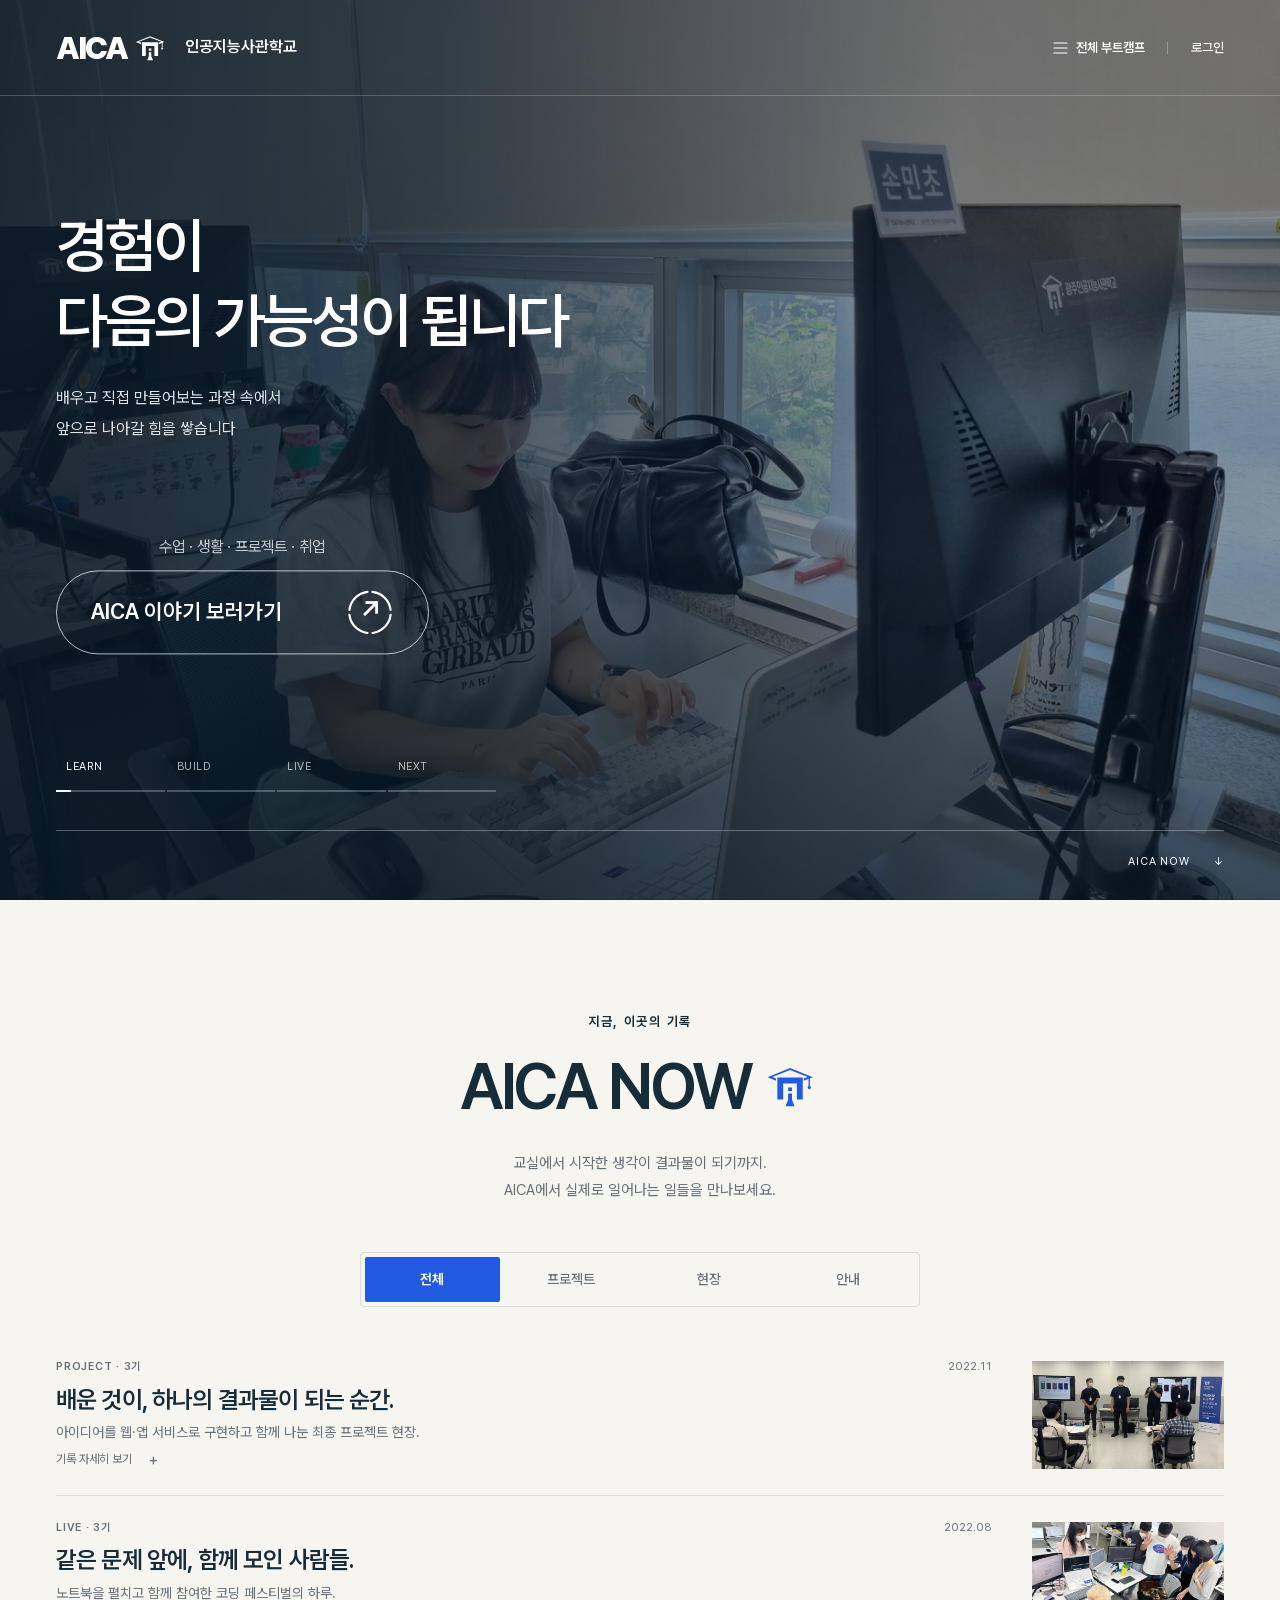
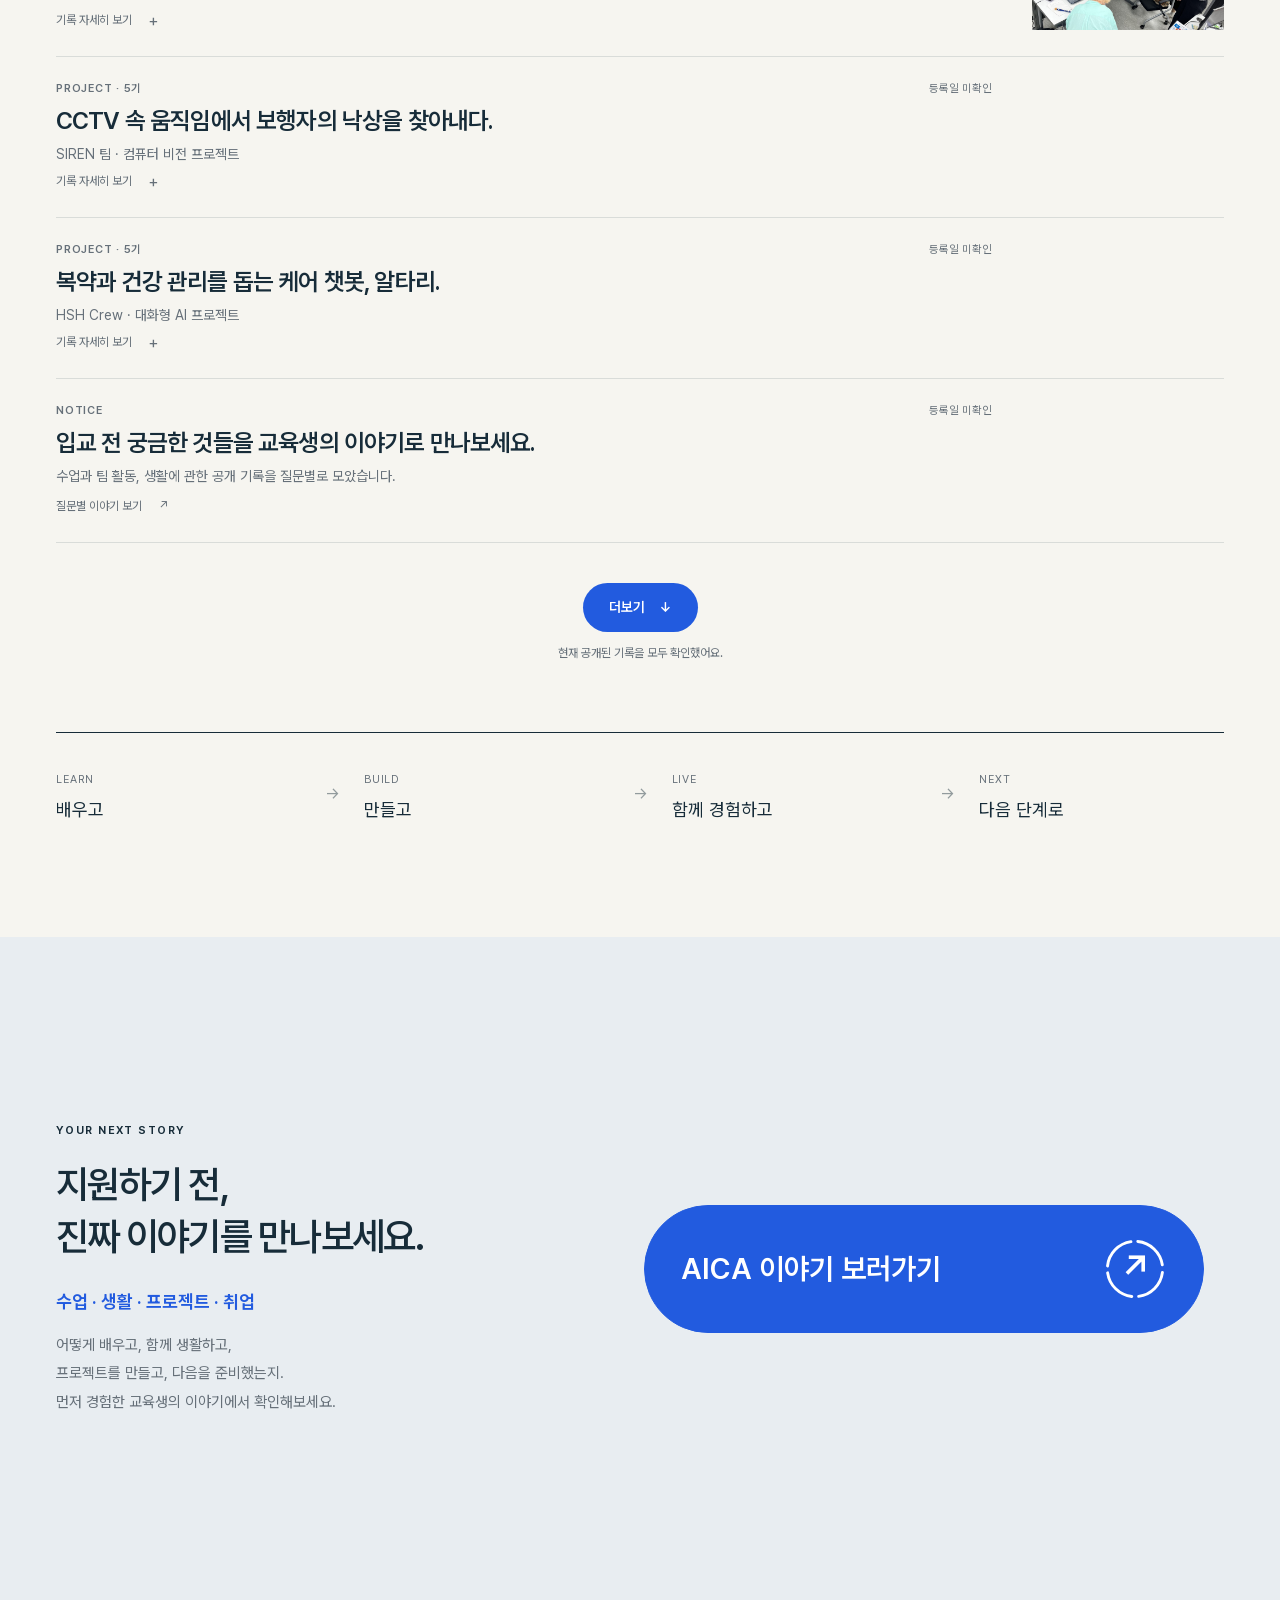
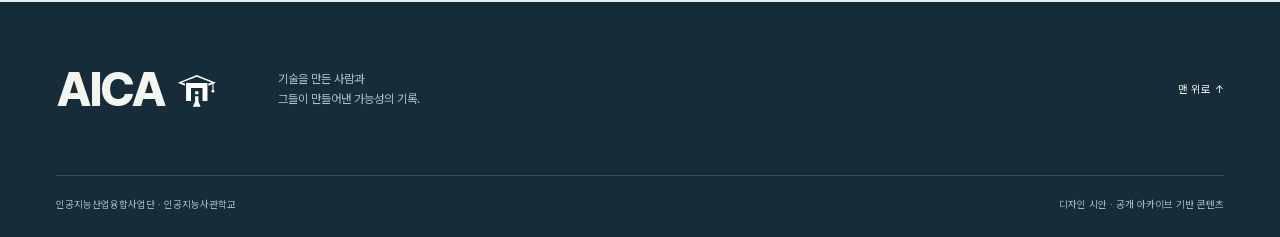
==== index.html @ d41b752c "Publish current EX2 website preview" ====
<!doctype html>
<html lang="ko"><head><meta charset="utf-8"><meta name="viewport" content="width=device-width,initial-scale=1"><meta name="theme-color" content="#172c39"><link rel="preload" href="assets/fonts/PretendardVariable.woff2" as="font" type="font/woff2" crossorigin><link rel="stylesheet" href="css/experience.css">
<meta name="description" content="배우고, 함께 만들고, 다음을 찾아가는 인공지능사관학교 교육생들의 기록."><title>AICA — 배우는 사람들, 만들어가는 이야기</title>
<script src="data/experience.js" defer></script><script src="js/experience.js" defer></script>
<link rel="stylesheet" href="css/welcome-intro.css">
<link rel="stylesheet" href="css/home-slideshow.css"><link rel="stylesheet" href="css/hero-photos.css">
<link rel="stylesheet" href="css/now-feed.css">
<script src="js/home-slideshow.js" defer></script>
<script src="js/hero-scroll.js" defer></script>
<script src="js/now-sticky.js" defer></script>
<link rel="stylesheet" href="css/space-transition.css"><script src="js/space-transition.js"></script></head><body class="home-page" id="top"><script src="js/welcome-intro.js"></script><a class="skip-link" href="#main">본문 바로가기</a>
<header class="site-header"><div class="wrap header-inner"><a class="brand" href="index.html" aria-label="AICA 홈"><b>AICA<img class="brand-symbol" src="assets/images/aica-symbol-brand.svg" width="44" height="35" alt=""></b><span>인공지능사관학교</span></a><nav class="recruit-nav header-utility" aria-label="전체 부트캠프와 로그인 메뉴 시안"><span class="utility-item utility-bootcamps"><svg width="15" height="16" viewBox="0 0 15 16" fill="none" aria-hidden="true"><path d="M1 3H14M1 8H14M1 13H14" stroke="currentColor" stroke-width="1.2" stroke-linecap="round"/></svg>전체 부트캠프</span><span class="utility-item utility-login">로그인</span></nav></div></header>
<main id="main">
<section class="hero" aria-labelledby="hero-title">
<div class="hero-scenes hero-photo-window" id="hero-scenes" aria-label="AICA의 네 가지 경험">
<img class="hero-photo is-active" data-credit="4기 교육생의 학습 현장 · 2023" src="assets/images/learning.jpg" width="1400" height="1050" fetchpriority="high" decoding="async" alt="노트북으로 코드를 작성하며 실습하는 4기 교육생">
<img class="hero-photo" aria-hidden="true" data-credit="3기 프로젝트 성과물 발표 현장 · 2022" src="assets/images/project-team.jpg" width="1400" height="787" decoding="async" alt="프로젝트 성과물을 발표하는 3기 교육생들">
<img class="hero-photo" aria-hidden="true" data-credit="3기 코딩 페스티벌 현장 · 2022" src="assets/images/festival.jpg" width="1400" height="1050" decoding="async" alt="코딩 페스티벌에서 함께 문제를 푸는 교육생들">
<img class="hero-photo" aria-hidden="true" data-credit="4기 교육생의 협업과 실습 · 2023" src="assets/images/together.jpg" width="1400" height="1050" decoding="async" alt="같은 화면을 보며 함께 실습하고 의견을 나누는 4기 교육생들">
</div>
<div class="wrap hero-inner"><div class="hero-copy"><h1 id="hero-title">경험이<br>다음의 가능성이 됩니다</h1><p class="hero-description">배우고 직접 만들어보는 과정 속에서<br>앞으로 나아갈 힘을 쌓습니다</p><div class="hero-cta-group"><p class="hero-cta-label" id="hero-cta-label">수업 · 생활 · 프로젝트 · 취업</p><a class="hero-cta" href="story.html" aria-describedby="hero-cta-label">AICA 이야기 보러가기 <span class="hero-cta-arrow" aria-hidden="true"><svg viewBox="0 0 44 44" focusable="false"><circle cx="22" cy="22" r="19" pathLength="100" /></svg>↗</span></a></div></div>
<div class="hero-scene-controls" role="group" aria-label="배경 장면 선택">
<button type="button" data-scene="0" aria-pressed="true" aria-controls="hero-scenes"><span>LEARN</span></button>
<button type="button" data-scene="1" aria-pressed="false" aria-controls="hero-scenes"><span>BUILD</span></button>
<button type="button" data-scene="2" aria-pressed="false" aria-controls="hero-scenes"><span>LIVE</span></button>
<button type="button" data-scene="3" aria-pressed="false" aria-controls="hero-scenes"><span>NEXT</span></button>
</div>
<div class="hero-bottom"><a href="#now">AICA NOW <span aria-hidden="true">↓</span></a></div></div>
</section>
<section id="now" class="now-section wrap" aria-labelledby="now-title">
<div class="now-sticky-header"><div class="now-header-content">
<div class="section-heading"><div><p class="eyebrow">지금, 이곳의 기록</p><h2 id="now-title">AICA NOW<img class="now-brand-symbol" src="assets/images/aica-symbol-blue.svg" width="56" height="45" alt=""></h2></div><p>교실에서 시작한 생각이 결과물이 되기까지.<br>AICA에서 실제로 일어나는 일들을 만나보세요.</p></div>
<div class="filter-bar"><div id="now-filters" class="tabs" role="group" aria-label="AICA NOW 카테고리"></div><span class="filter-caption">프로젝트와 현장의 기록</span></div>
</div></div>
<div id="now-feed" class="now-feed"></div><div class="now-more-area"><button id="now-more" type="button" aria-controls="now-feed">더보기 <span aria-hidden="true">↓</span></button><p id="now-more-note" role="status"></p></div><p class="sr-only" id="now-status" role="status"></p>
<noscript><p>콘텐츠 목록은 JavaScript를 켜면 표시됩니다. <a href="story.html">교육생 대표 이야기 읽기 →</a></p></noscript>
<div class="experience-flow" aria-label="AICA에서 이어지는 경험"><div><span>LEARN</span><p>배우고</p></div><span aria-hidden="true">→</span><div><span>BUILD</span><p>만들고</p></div><span aria-hidden="true">→</span><div><span>LIVE</span><p>함께 경험하고</p></div><span aria-hidden="true">→</span><div><span>NEXT</span><p>다음 단계로</p></div></div>
</section>
<section class="bridge closing-page" id="closing-page" aria-labelledby="closing-title">
<div class="wrap bridge-inner">
<div class="closing-copy"><p class="eyebrow">YOUR NEXT STORY</p><h2 id="closing-title">지원하기 전,<br>진짜 이야기를 만나보세요.</h2><p class="closing-topics" id="closing-topics">수업 · 생활 · 프로젝트 · 취업</p><p class="closing-description">어떻게 배우고, 함께 생활하고,<br>프로젝트를 만들고, 다음을 준비했는지.<br>먼저 경험한 교육생의 이야기에서 확인해보세요.</p></div>
<div class="closing-action"><a class="hero-cta closing-cta" href="story.html" aria-describedby="closing-topics">AICA 이야기 보러가기 <span class="hero-cta-arrow" aria-hidden="true"><svg viewBox="0 0 44 44" focusable="false"><circle cx="22" cy="22" r="19" pathLength="100" /></svg>↗</span></a></div>
</div></section>
</main><footer class="site-footer"><div class="wrap"><div class="footer-top"><a class="footer-brand" href="index.html" aria-label="AICA 홈">AICA<img class="footer-brand-symbol" src="assets/images/aica-symbol.svg" width="48" height="38" alt=""></a><p>기술을 만든 사람과<br>그들이 만들어낸 가능성의 기록.</p><a href="#top">맨 위로 ↑</a></div><div class="footer-bottom"><span>인공지능산업융합사업단 · 인공지능사관학교</span><span>디자인 시안 · 공개 아카이브 기반 콘텐츠</span></div></div></footer></body></html>
---- css/experience.css ----
@font-face{font-family:Pretendard;src:url('../assets/fonts/PretendardVariable.woff2') format('woff2');font-weight:100 900;font-display:swap}
:root{--ink:#172c39;--muted:#667079;--paper:#f6f5f0;--blue:#225bdf;--line:#d9dcd9;--kr:Pretendard,'Malgun Gothic',sans-serif}
*{box-sizing:border-box}html{scroll-behavior:smooth;scroll-padding-top:24px}body{margin:0;color:var(--ink);background:var(--paper);font:16px/1.65 var(--kr);word-break:keep-all}a{color:inherit;text-decoration:none}button{font:inherit;cursor:pointer}a,button{-webkit-tap-highlight-color:transparent}button,a,summary{touch-action:manipulation}img{max-width:100%;display:block}figure,p,h1,h2,h3{margin:0}button{color:inherit}a:focus-visible,button:focus-visible,summary:focus-visible{outline:3px solid var(--blue);outline-offset:6px}[hidden]{display:none!important}.wrap{width:min(1320px,calc(100% - 112px));margin-inline:auto}.eyebrow{font-size:11px;letter-spacing:.13em;font-weight:650;line-height:1.5}.accent{color:var(--blue)}.sr-only{position:absolute;width:1px;height:1px;padding:0;overflow:hidden;clip:rect(0,0,0,0);white-space:nowrap}.skip-link{position:fixed;left:20px;top:-80px;z-index:20;padding:12px;background:white;color:var(--ink)}.skip-link:focus{top:12px}
.site-header{height:96px;border-bottom:1px solid var(--line);position:relative;z-index:2}.header-inner{height:100%;display:flex;align-items:center;justify-content:space-between}.brand{display:flex;align-items:center;gap:24px}.brand b{font-size:39px;line-height:1;letter-spacing:-2px;font-weight:850}.brand-dot{color:var(--blue)}.brand>span{font-size:10px;line-height:1.65;letter-spacing:.02em}.site-header nav{display:flex;align-items:center;gap:35px;font-size:11px;font-weight:650;letter-spacing:.07em}.site-header nav a{padding:14px 0}.site-header nav a[aria-current]{border-bottom:1px solid currentColor}.site-header nav a span{margin-left:12px}
.home-page .site-header{position:absolute;top:0;left:0;right:0;color:white;border-color:#ffffff35}.home-page .brand-dot{color:#a5ccff}.hero{position:relative;min-height:760px;height:100svh;max-height:1100px;background:var(--ink);color:white}.hero-photo,.hero-shade{position:absolute;inset:0;width:100%;height:100%;object-fit:cover}.hero-photo{object-position:center 56%}.hero-shade{background:linear-gradient(90deg,rgba(8,24,37,.88) 0%,rgba(8,24,37,.69) 34%,rgba(8,24,37,.12) 75%),linear-gradient(0deg,rgba(8,24,37,.5),transparent 35%)}.hero-inner{position:relative;display:flex;flex-direction:column;justify-content:center;height:100%;padding-top:96px}.hero-copy{padding:64px 0 128px}.hero-copy .eyebrow{color:#bfd6e5}.hero h1{font-size:clamp(44px,4.7vw,72px);font-weight:550;letter-spacing:-.055em;line-height:1.25;margin:24px 0}.hero-description{font-size:16px;line-height:1.9;color:#e0e5e9}.hero-cta{display:inline-flex;gap:54px;align-items:center;border-bottom:1px solid #ffffffa0;padding:17px 0;margin-top:28px;font-size:18px;font-weight:600}.hero-cta span{font-size:26px;transition:transform .2s}.hero-cta:hover span{transform:translate(3px,-3px)}.hero-bottom{position:absolute;bottom:29px;left:0;right:0;display:flex;align-items:center;gap:24px;font-size:11px;border-top:1px solid #ffffff50;padding-top:22px}.hero-bottom>p{font-size:12px}.photo-credit{color:#d2d9df;margin-left:auto;font-size:10px}.hero-bottom>a{margin-left:35px;letter-spacing:.07em}.hero-bottom>a span{margin-left:20px}
.now-section,.question-section{padding-block:112px}.section-heading{display:flex;align-items:flex-end;justify-content:space-between;gap:36px;margin-bottom:48px}.section-heading h2{font-size:clamp(38px,4.4vw,64px);letter-spacing:-.05em;font-weight:600;line-height:1.2;margin-top:16px}.section-heading>p{font-size:14px;color:var(--muted);line-height:1.9;padding-bottom:4px}.filter-bar{display:flex;justify-content:space-between;align-items:center;border-bottom:1px solid var(--ink);margin-bottom:44px}.tabs{display:flex;gap:28px}.tabs button{background:none;border:0;padding:16px 1px;font-size:14px;color:var(--muted);border-bottom:3px solid transparent}.tabs button[aria-pressed=true]{color:var(--ink);font-weight:700;border-color:var(--ink)}.filter-caption{font-size:11px;color:var(--muted)}.now-feed{display:grid;grid-template-columns:1fr 1fr;gap:50px 36px}.now-card{min-width:0;padding-bottom:30px;border-bottom:1px solid var(--line)}.now-card .eyebrow{color:var(--blue);margin-bottom:16px}.now-card h3{font-size:clamp(24px,2.4vw,34px);letter-spacing:-.04em;line-height:1.4;font-weight:600;margin-bottom:12px}.now-description{font-size:14px;color:var(--muted);margin-bottom:24px}.now-card figure{margin-top:20px}.now-card img{aspect-ratio:1.66;object-fit:cover;width:100%}figcaption{font-size:10px;color:var(--muted);margin-top:10px;line-height:1.6}.now-card details{margin-top:20px}.now-card summary{cursor:pointer;list-style:none;display:flex;justify-content:space-between;font-size:12px;font-weight:600;padding:8px 0}.now-card summary::-webkit-details-marker{display:none}.now-card summary::after{content:'+';font-size:18px}.now-card details[open] summary::after{content:'−'}.detail-copy{font-size:14px;line-height:1.9;color:var(--muted);padding:14px 0}.detail-source{font-size:10px;line-height:1.7;color:var(--muted)}.detail-source a{text-decoration:underline}.asset-note{display:inline-block;font-size:10px;color:var(--muted);border:1px solid var(--line);padding:4px 8px;margin-bottom:8px}.now-card.is-notice{grid-column:1/-1;display:grid;grid-template-columns:1fr 2fr;gap:28px}.now-card.is-notice h3{font-size:25px}.now-card.is-notice .now-description{margin:8px 0 0}.text-link{display:inline-flex;gap:40px;align-items:center;padding:12px 0;border-bottom:1px solid currentColor;font-size:14px;font-weight:600}.text-link span{font-size:24px}.now-card.is-notice .text-link{margin-top:12px;font-size:12px}.experience-flow{display:grid;grid-template-columns:1fr auto 1fr auto 1fr auto 1fr;gap:24px;align-items:center;border-top:1px solid var(--ink);padding-top:32px;margin-top:68px}.experience-flow div>span{font-size:11px;letter-spacing:.08em;color:var(--muted)}.experience-flow p{font-size:18px;margin-top:4px}.experience-flow>span{color:#929b9d}
.bridge{background:#e8edf1;padding-block:70px}.bridge-inner{display:flex;align-items:center;justify-content:space-between;gap:35px}.bridge h2{font-size:clamp(26px,3vw,40px);line-height:1.45;font-weight:550;letter-spacing:-.04em;margin-top:20px}.bridge p:not(.eyebrow){font-size:14px;color:var(--muted);margin-top:18px}.bridge .text-link{flex-shrink:0}.site-footer{background:var(--ink);color:#f5f5ef;padding-block:48px 24px}.footer-top{display:flex;gap:56px;align-items:center;padding-bottom:46px}.footer-brand{font-size:48px;font-weight:800;letter-spacing:-3px}.footer-top p{font-size:12px;color:#b3bec6}.footer-top>a:last-child{font-size:11px;margin-left:auto}.footer-bottom{border-top:1px solid #ffffff25;padding-top:20px;display:flex;justify-content:space-between;font-size:10px;color:#a9b5bd;gap:20px}
.archive-cover{padding-top:30px}.archive-masthead{display:flex;justify-content:space-between;font-size:11px;color:var(--muted)}.archive-masthead .eyebrow{color:var(--ink)}.cover-layout{display:grid;grid-template-columns:1fr 1.12fr;align-items:center;gap:60px;padding:58px 0 44px}.cover-copy h1{font-size:clamp(32px,3.35vw,50px);font-weight:550;letter-spacing:-.055em;line-height:1.38;margin:24px 0}.cover-lead{color:var(--muted);font-size:14px;line-height:1.9}.person-line{display:flex;gap:15px;align-items:center;margin:26px 0 16px;font-size:11px}.person-line strong{font-size:13px}.person-line span{color:var(--muted)}.cover-photo img{width:100%;aspect-ratio:1.04;object-fit:cover;object-position:53% center}.cover-photo figcaption{text-align:right}.cover-bottom{padding:20px 0;border-top:1px solid var(--line);display:flex;justify-content:space-between;font-size:11px;margin-bottom:50px}.cover-bottom>span{color:var(--muted)}.reading-section{background:#fff;padding-block:88px}.reading-layout{display:grid;grid-template-columns:1fr 2.1fr;gap:80px}.reading-aside{align-self:start;position:sticky;top:40px}.reading-aside>p:not(.eyebrow){font-size:13px;color:var(--muted);line-height:2;margin:20px 0 28px}.reading-aside a{font-size:11px;border-bottom:1px solid var(--line);padding-bottom:8px}.reading-body{max-width:710px;min-width:0}.reading-body h2{font-size:36px;line-height:1.4;letter-spacing:-.04em;font-weight:550;margin:18px 0}.editor-note{color:var(--muted);font-size:11px;margin-bottom:38px}.reading-body h3{font-size:23px;font-weight:600;letter-spacing:-.03em;margin:44px 0 18px}.reading-body p:not(.eyebrow):not(.editor-note){font-size:16px;line-height:1.95;margin-bottom:18px}.reading-body figure{margin:36px 0}.reading-body figure img{width:100%;aspect-ratio:1.6;object-fit:cover}.reading-summary{background:var(--paper);padding:26px 30px;margin:36px 0}.reading-summary h3{font-size:16px;margin:0 0 15px}.reading-summary ul{padding-left:20px;margin:0;font-size:14px;color:var(--muted);line-height:2}.source-note{font-size:11px;line-height:1.9;color:var(--muted);border-top:1px solid var(--line);padding-top:24px;margin-top:36px}.source-note a{text-decoration:underline}
.question-section .section-heading h2{font-size:44px;line-height:1.3}.question-filters{display:flex;flex-wrap:wrap;gap:10px;padding:24px 0;border-block:1px solid var(--line)}.question-filters button{border:1px solid var(--line);background:transparent;border-radius:3px;padding:10px 14px;font-size:12px}.question-filters button[aria-pressed=true]{background:var(--ink);color:white;border-color:var(--ink)}.result-note{font-size:11px;color:var(--muted);margin:24px 0}.question-card{display:grid;grid-template-columns:145px 1fr 40px;align-items:center;gap:30px;border-bottom:1px solid var(--line);padding:30px 0}.question-card:first-child{padding-top:4px}.question-person{font-size:13px;font-weight:650}.question-person span{display:block;color:var(--muted);font-size:10px;font-weight:400;margin-top:5px}.question-content h3{font-size:23px;letter-spacing:-.025em;font-weight:550;line-height:1.5}.question-content p{font-size:13px;color:var(--muted);margin-top:8px}.question-card>button{grid-column:2/4;justify-self:start;border:0;border-bottom:1px solid var(--line);padding:5px 0;background:none;font-size:11px}.question-card>.question-arrow{font-size:24px;text-align:right}.empty-state{padding:40px 0}.empty-state p{margin:8px 0;color:var(--muted)}.empty-state button{margin-top:15px;padding:8px 0;border:0;border-bottom:1px solid;background:none}.story-dialog{border:0;width:min(800px,calc(100% - 32px));max-height:88svh;overflow:auto;padding:30px 50px 50px;color:var(--ink);background:var(--paper)}.story-dialog::backdrop{background:#101f2bbb}body:has(.story-dialog[open]){overflow:hidden}.dialog-top{display:flex;justify-content:space-between;align-items:center;border-bottom:1px solid var(--line);padding-bottom:20px;font-size:11px}.dialog-top button{border:0;background:none;padding:10px;font-size:13px}.story-dialog h2{font-size:32px;line-height:1.4;font-weight:600;letter-spacing:-.03em;margin:30px 0 18px}.story-dialog p{margin:16px 0;line-height:1.9}.story-dialog .reader-meta,.story-dialog .reader-note{font-size:12px;color:var(--muted)}.story-dialog a{text-decoration:underline}
@media(min-width:1600px){.wrap{width:min(1440px,calc(100% - 160px))}}
@media(max-width:1040px){.wrap{width:calc(100% - 64px)}.cover-layout{gap:32px}.cover-copy h1{font-size:36px}.reading-layout{gap:40px;grid-template-columns:1fr 2.5fr}.section-heading>p{max-width:320px}.now-card h3{font-size:27px}}
@media(max-width:700px){.wrap{width:calc(100% - 40px)}.site-header{height:78px}.brand{gap:13px}.brand b{font-size:32px}.brand>span{font-size:8px}.site-header nav{gap:18px;font-size:10px}.site-header nav a span{display:none}.hero{height:100svh;min-height:690px;max-height:900px}.hero-inner{padding-top:78px}.hero-photo{object-position:58% center}.hero-shade{background:linear-gradient(90deg,#081825dc,#08182580 66%,#08182535),linear-gradient(0deg,#08182599,transparent 50%)}.hero-copy{padding:55px 0 120px}.hero h1{font-size:46px}.hero-description{font-size:14px}.hero-cta{font-size:16px;gap:35px}.hero-bottom{flex-wrap:wrap;gap:10px;bottom:22px;padding-top:18px}.hero-bottom>p{width:100%;font-size:11px}.photo-credit{margin-left:0;font-size:9px}.hero-bottom>a{margin-left:auto;font-size:10px}.hero-bottom>a span{margin-left:8px}.now-section,.question-section{padding-block:64px}.section-heading{display:block;margin-bottom:26px}.section-heading h2{font-size:42px}.section-heading>p{margin-top:20px;font-size:13px;max-width:none}.filter-caption{display:none}.filter-bar{margin-bottom:30px}.tabs{gap:25px}.tabs button{font-size:13px}.now-feed{grid-template-columns:1fr;gap:32px}.now-card h3{font-size:28px}.now-card.is-notice{grid-template-columns:1fr;gap:5px}.now-card.is-notice h3{font-size:24px}.now-card.is-notice .eyebrow{margin-bottom:10px}.experience-flow{gap:10px;margin-top:42px;padding-top:22px}.experience-flow div>span{font-size:9px}.experience-flow p{font-size:12px}.experience-flow>span{font-size:11px}.bridge{padding-block:48px}.bridge-inner{display:block}.bridge .text-link{margin-top:25px}.bridge h2{font-size:28px}.bridge p:not(.eyebrow){font-size:13px}.footer-top{gap:23px;flex-wrap:wrap;padding-bottom:28px}.footer-brand{font-size:38px}.footer-top p{font-size:10px}.footer-top>a:last-child{font-size:10px}.footer-bottom{flex-direction:column;gap:8px;font-size:9px}.archive-cover{padding-top:22px}.archive-masthead>span{font-size:9px}.archive-masthead .eyebrow{font-size:10px}.cover-layout{grid-template-columns:1fr;padding:40px 0 28px;gap:32px}.cover-copy h1{font-size:37px;margin:19px 0}.cover-lead{font-size:13px}.cover-photo img{aspect-ratio:1.2}.cover-bottom{font-size:10px;gap:20px;margin-bottom:24px}.reading-section{padding-block:50px}.reading-layout{grid-template-columns:1fr;gap:30px}.reading-aside{position:static;border-bottom:1px solid var(--line);padding-bottom:20px;display:flex;justify-content:space-between;gap:15px;align-items:center}.reading-aside>p:not(.eyebrow){display:none}.reading-body h2{font-size:30px}.reading-body p:not(.eyebrow):not(.editor-note){font-size:15px}.reading-body h3{font-size:21px}.reading-summary{padding:22px}.question-section .section-heading h2{font-size:35px}.question-filters{gap:8px}.question-filters button{font-size:11px;padding:9px 10px}.question-card{grid-template-columns:1fr 24px;gap:14px;padding:26px 0}.question-person{grid-column:1/-1;display:flex;gap:12px;align-items:center;font-size:12px}.question-person span{margin:0}.question-content h3{font-size:21px}.question-content p{font-size:12px}.question-card>button{grid-column:1/-1}.story-dialog{padding:20px 24px 36px}.story-dialog h2{font-size:26px}.story-dialog p{font-size:14px}}
@media(max-width:360px){.brand>span{display:none}.hero h1{font-size:40px}.cover-copy h1{font-size:32px}.experience-flow{gap:6px}.experience-flow p{font-size:11px}}
@media(prefers-reduced-motion:reduce){html{scroll-behavior:auto}*,*::before,*::after{transition:none!important}}
---- css/welcome-intro.css ----
/* 실제 히어로 위의 단일 가림막. 기존 화면의 배치·이미지는 바꾸지 않습니다. */
html.aica-welcoming { overflow: hidden; scrollbar-gutter: auto; }
.aica-welcome {
  position: fixed;
  inset: 0;
  z-index: 100;
  isolation: isolate;
  color: #fff;
  font-family: var(--kr);
  overscroll-behavior: none;
  touch-action: none;
}
.aica-welcome__curtain { position: absolute; inset: 0; width: 100%; height: 100%; }
.aica-welcome__brand {
  position: absolute;
  top: 46%;
  left: 50%;
  transform: translate(-50%, -50%);
  text-align: center;
  white-space: nowrap;
}
.aica-welcome__word {
  display: inline-flex;
  align-items: center;
  gap: 18px;
  font-size: clamp(66px, 8vw, 112px);
  font-weight: 750;
  letter-spacing: -.055em;
  line-height: 1;
}
.aica-welcome__name {
  margin: 22px 0 0;
  color: #d4dfe9;
  font-size: 12px;
  font-weight: 450;
  letter-spacing: .2em;
}
.aica-welcome__logo {
  display: block;
  width: 1em;
  height: .8em;
  overflow: visible;
  fill: white;
  stroke: white;
  stroke-width: 1.6;
  stroke-linejoin: round;
  flex: none;
}
.aica-welcome__skip {
  position: absolute;
  bottom: max(28px, env(safe-area-inset-bottom));
  right: max(28px, env(safe-area-inset-right));
  padding: 10px 0 10px 16px;
  border: 0;
  background: none;
  color: #d4dfe9;
  font: 400 11px/1.5 var(--kr);
  letter-spacing: .03em;
}
.aica-welcome__skip:hover { color: #fff; }
.aica-welcome__skip:focus-visible { opacity: 1 !important; outline: 1px solid #fff; outline-offset: 5px; }
@media (max-width: 700px) {
  .aica-welcome__name { font-size: 10px; margin-top: 18px; }
  .aica-welcome__skip { right: 20px; bottom: max(20px, env(safe-area-inset-bottom)); }
}
@media (prefers-reduced-motion: reduce) {
  .aica-welcome { display: none; }
  html.aica-welcoming { overflow: revert; scrollbar-gutter: auto; }
}
---- css/home-slideshow.css ----
/* 큰 배경과 기존 타이포그래피 안에서 네 장면을 순환합니다. */
html{scrollbar-width:none}
.home-page .site-header .brand b{display:inline-flex;align-items:center;gap:10px}
.home-page .site-header .brand-symbol{width:44px;height:35px;object-fit:contain;flex:none}
@media(max-width:700px){.home-page .site-header .brand b{gap:7px}.home-page .site-header .brand-symbol{width:36px;height:29px}}
html::-webkit-scrollbar,body::-webkit-scrollbar{display:none}
.hero-cta{border:1px solid #ffffffb3;border-radius:999px;padding:16.8px 33.6px;font-size:21.6px;gap:64.8px;transition:background .2s,border-color .2s}
.hero-cta:hover{background:#ffffff18;border-color:#fff}
.hero-cta:focus-visible{outline-color:#fff}
.hero-cta .hero-cta-arrow{position:relative;display:inline-grid;place-items:center;width:48px;height:48px;flex:0 0 48px;font-size:27.6px;line-height:1}
.hero-cta-arrow svg{position:absolute;inset:0;width:100%;height:100%;fill:none;stroke:currentColor;stroke-width:2;stroke-linecap:round;stroke-dasharray:21 4;stroke-dashoffset:-2}
.hero-cta:hover .hero-cta-arrow{transform:none}
/* 소개 문구와 CTA를 분리하고, 라벨은 버튼과 하나의 묶음으로 정렬합니다. */
.hero-copy{transform:translateY(-64px)}
@media(max-width:700px){.hero-copy{transform:translateY(-40px)}}
.hero-cta-group{display:flex;flex-direction:column;gap:12px;width:max-content;max-width:100%;margin-top:56px;transform:translateY(var(--cta-balance-offset,0px))}
.hero-cta-group .hero-cta{margin-top:0}
.hero-cta-label{margin:0;text-align:center;font-size:15.6px;font-weight:400;color:rgb(255 255 255 / 65%);line-height:1.5;white-space:nowrap}
@media(max-width:700px){.hero-cta-group{margin-top:36px;gap:9.6px}.hero-cta-label{font-size:14.4px}.hero-cta{font-size:19.2px;gap:42px}}
@media(max-width:380px){.hero-cta{padding-inline:16px;gap:12px}}
.hero-scenes{position:absolute;inset:0;overflow:hidden}
.hero-scenes .hero-photo{opacity:0;transition:opacity .8s ease;pointer-events:none}
.hero-scenes .hero-photo.is-active{opacity:1}
.hero-next-scene{display:flex;align-items:center;justify-content:flex-end;background:#1d394b;color:#b6d9f3;padding:5vw}
.hero-next-scene svg{width:65%;height:90%}
.hero-scene-controls{position:absolute;bottom:108px;left:0;display:flex;gap:2px;align-items:center;width:440px;max-width:100%}
.hero-scene-controls button{position:relative;color:#ffffffa8;background:transparent;border:0;padding:12px 0 16px;min-width:94px;text-align:left;font:inherit;font-size:11px;cursor:pointer;letter-spacing:.06em}
.hero-scene-controls button::before,.hero-scene-controls button::after{content:'';position:absolute;bottom:0;left:0;width:100%;height:2px;background:#ffffff40;pointer-events:none}
.hero-scene-controls button::after{background:#fff;transform:scaleX(var(--scene-progress,0));transform-origin:left}
.hero-scene-controls button span{margin-left:9px}
.hero-scene-controls button{flex:1;padding-left:10px;min-width:0}
.hero-scene-controls button[aria-pressed="true"],.hero-scene-controls button:hover{color:#fff}
.hero-scene-controls button:focus-visible{outline:2px solid #bfd6e5;outline-offset:5px}
@media(max-width:700px){.hero-scene-controls{bottom:119px;gap:2px;width:100%}.hero-scene-controls button{min-width:0;flex:1;font-size:9px;padding-left:6px}.hero-scene-controls button span{margin-left:4px}.hero-next-scene svg{width:100%}.hero-copy{padding-bottom:170px}}
@media(prefers-reduced-motion:reduce){.hero-scenes .hero-photo{transition:none}}
---- css/hero-photos.css ----
/* Full-screen photography with a dark reading area on the left. */
.home-page .hero{--hero-background:#172c39;background:var(--hero-background);color:#fff}
.home-page .hero-photo-window{inset:0;isolation:isolate;background:var(--hero-background)}
.home-page .hero-photo-window .hero-photo{object-fit:cover;object-position:center 52%;transition:opacity 1.1s ease;will-change:opacity}
.home-page .hero-photo-window::before{content:'';position:absolute;inset:0;z-index:1;pointer-events:none;background:rgba(8,24,37,.20)}
.home-page .hero-photo-window::after{content:'';position:absolute;inset:0;z-index:2;pointer-events:none;background:linear-gradient(90deg,rgba(8,24,37,.86) 0%,rgba(8,24,37,.70) 34%,rgba(8,24,37,.26) 75%,rgba(8,24,37,.20) 100%),linear-gradient(0deg,rgba(8,24,37,.55),transparent 38%)}
.home-page .site-header:not(.is-content-header){color:#fff;border-color:#ffffff35}
.home-page .site-header:not(.is-content-header) .brand b{color:#fff}
.home-page .site-header:not(.is-content-header) .brand-symbol{filter:brightness(0) invert(1)}
.home-page .hero-copy .eyebrow{color:#bfd6e5}
.home-page .hero-description{color:#e0e5e9}
.home-page .hero-cta-label{color:#ffffffbd}
.home-page .hero .hero-cta{color:#fff;border-color:#ffffffb3}
.home-page .hero .hero-cta:hover{background:#ffffff18;border-color:#fff}
.home-page .hero .hero-cta:focus-visible{outline-color:#fff}
.home-page .hero-scene-controls button{color:#ffffffb3}
.home-page .hero-scene-controls button[aria-pressed="true"],.home-page .hero-scene-controls button:hover{color:#fff}
.home-page .hero-scene-controls button::before{background:#ffffff40}
.home-page .hero-scene-controls button::after{background:#fff}
.home-page .hero-scene-controls button:focus-visible{outline-color:#bfd6e5}
.home-page .hero-bottom{border-color:#ffffff50}
.home-page .hero .photo-credit{color:#d2d9df}
@media(max-width:700px){
 .home-page .hero-photo-window .hero-photo{object-position:52% center}
 .home-page .hero-photo-window::after{background:linear-gradient(90deg,rgba(8,24,37,.86),rgba(8,24,37,.58) 66%,rgba(8,24,37,.3)),linear-gradient(0deg,rgba(8,24,37,.6),transparent 50%)}
}
@media(prefers-reduced-motion:reduce){.home-page .hero-photo-window .hero-photo{transition:none}}

.home-page .site-header .brand>span{display:block;font-size:16px;font-weight:600;line-height:1.4;letter-spacing:0;white-space:nowrap}
.home-page .hero-bottom>a{margin-left:auto}
@media(max-width:700px){.home-page .site-header .brand>span{font-size:13px}}

/* Compact utility navigation, ready for destination links. */
.home-page .site-header .header-utility{gap:24px}
.home-page .header-utility .utility-item{display:inline-flex;align-items:center;gap:8px;min-height:40px;font-size:13px;font-weight:600;letter-spacing:0;white-space:nowrap}
.home-page .header-utility .utility-bootcamps svg{flex:none}
.home-page .header-utility .utility-login{position:relative;padding-left:24px;font-weight:500}
.home-page .header-utility .utility-login::before{content:"";position:absolute;left:0;top:50%;width:1px;height:12px;transform:translateY(-50%);background:currentColor;opacity:.28}
@media(max-width:700px){.home-page .header-utility .utility-item{font-size:12px}.home-page .site-header .header-utility{gap:18px}.home-page .header-utility .utility-login{padding-left:18px}}

.home-page .hero-scene-controls button span{margin-left:0}
---- css/now-feed.css ----
/* AICA NOW 전용 피드. 히어로와 아카이브 스타일에는 적용하지 않습니다. */
.home-page .site-header{position:fixed;inset:0 0 auto;z-index:20;pointer-events:none}
.home-page .site-header a{pointer-events:auto}
.home-page .site-header.is-content-header{height:68px;color:var(--ink);background:var(--paper);border-color:var(--line)}
.home-page .site-header.is-content-header .brand>span{display:none}
.home-page .site-header.is-content-header .brand-symbol{filter:brightness(0) saturate(100%);opacity:.85}
.home-page.has-now-bar .site-header{background:transparent;border-color:transparent}
.home-page .site-header.is-content-header .header-inner{justify-content:flex-start;gap:28px}
.home-page .site-header .recruit-nav{display:flex;gap:22px;font-size:12px;letter-spacing:0}
.home-page .recruit-item{display:inline-flex;align-items:center;gap:7px;white-space:nowrap;font-weight:600}
.home-page .recruit-item small{font-size:10px;font-weight:500;padding:3px 6px;border:1px solid currentColor;border-radius:3px;line-height:1.3;color:#bfd6ff}
.home-page .is-content-header .recruit-item small{color:var(--blue);border-color:#225bdf40;background:#225bdf08}
#now .section-heading{display:flex;flex-direction:column;align-items:center;gap:26px;text-align:center;margin-bottom:48px}
#now .section-heading .eyebrow{font-size:13px}
#now .section-heading h2{font-size:clamp(56px,5vw,64px);margin-top:16px}
#now #now-title{display:flex;align-items:center;justify-content:center;gap:.18em}
#now .now-brand-symbol{width:.9em;height:.72em;object-fit:contain;flex:none}
.home-page .footer-brand{display:inline-flex;align-items:center;gap:.2em}
.home-page .footer-brand-symbol{width:1em;height:.8em;object-fit:contain;flex:none}
#now .section-heading>p{font-size:15px;line-height:1.8;color:var(--muted);max-width:none;margin:0;padding:0}
#now .filter-bar{display:flex;justify-content:center;border:0;margin-bottom:28px}
#now .filter-caption{display:none}
#now .tabs{display:flex;gap:4px;width:560px;max-width:100%;padding:4px;background:transparent;border:1px solid var(--line);border-radius:4px}
#now .tabs button{flex:1;min-width:0;border:0;border-radius:2px;padding:11px 22px;font-size:14px;font-weight:500;white-space:nowrap;color:var(--muted);transition:background .15s,color .15s}
#now .tabs button:hover{background:#ffffff80;color:var(--ink)}
#now .tabs button[aria-pressed="true"]{background:var(--blue);color:#fff;font-weight:650}
#now .now-feed{display:block}
#now .now-more-area{text-align:center;padding:40px 0 0}
#now #now-more{display:inline-flex;align-items:center;gap:14px;border:0;border-radius:999px;background:var(--blue);color:#fff;padding:13px 26px;font-size:14px;font-weight:600}
#now #now-more:hover{background:#194bc0}
#now #now-more[aria-disabled="true"]{cursor:default}
#now #now-more-note{font-size:12px;color:var(--muted);margin-top:12px;min-height:20px}
.home-page .closing-page{min-height:calc(100svh - var(--closing-footer-height,240px));display:flex;align-items:center}
.home-page .closing-page .bridge-inner{width:min(1320px,calc(100% - 112px))}
.home-page .closing-page .bridge-inner{display:grid;grid-template-columns:minmax(0,1fr) minmax(0,1.15fr);gap:48px;align-items:center}
.home-page .closing-copy h2{font-size:clamp(30px,3vw,44px);line-height:1.35;letter-spacing:-.045em;margin:20px 0 24px}
.home-page .closing-copy .closing-topics{font-size:18px;font-weight:650;color:var(--blue);margin:0 0 14px}
.home-page .closing-copy .closing-description{font-size:15px;line-height:1.9;color:var(--muted);margin:0}
.home-page .closing-action{display:flex;justify-content:center;align-items:center}
.home-page .closing-cta{display:flex;justify-content:space-between;width:100%;max-width:560px;min-height:128px;gap:28px;margin:0;padding:30px 36px;border:1px solid var(--blue);background:var(--blue);color:white;font-size:clamp(24px,2.3vw,32px);font-weight:600;white-space:nowrap}
.home-page .closing-cta:hover{background:#194bc0;border-color:#194bc0}
.home-page .closing-cta:focus-visible{outline-color:var(--blue)}
.home-page .closing-cta .hero-cta-arrow{width:64px;height:64px;flex-basis:64px;font-size:36px}
@media(max-width:1040px){.home-page .closing-page .bridge-inner{grid-template-columns:1fr;gap:36px}.home-page .closing-copy{max-width:560px;margin-inline:auto;width:100%}.home-page .closing-cta{font-size:28px}}
@media(max-width:700px){.home-page .closing-cta{min-height:96px;padding:22px 24px;font-size:clamp(18px,4.7vw,24px);gap:16px}.home-page .closing-cta .hero-cta-arrow{width:48px;height:48px;flex-basis:48px;font-size:28px}.home-page .closing-copy .closing-topics{font-size:16px}}
@media(max-width:700px){.home-page .closing-page .bridge-inner{width:calc(100% - 40px)}}
#now .now-row{display:grid;grid-template-columns:minmax(0,1fr) 192px;gap:40px;align-items:center;padding:23px 0;border-bottom:1px solid var(--line)}
#now .now-row-copy{display:grid;grid-template-columns:minmax(0,1fr) auto;gap:0 24px;min-width:0}
#now .now-row-meta{grid-column:1;grid-row:1;font-size:11px;font-weight:600;letter-spacing:.07em;color:var(--muted);margin:0 0 6px}
#now .now-row h3{grid-column:1/-1;grid-row:2;font-size:24px;line-height:1.45;font-weight:600;letter-spacing:-.035em;margin:0 0 4px}
#now .now-row-description{grid-column:1/-1;grid-row:3;font-size:14px;line-height:1.65;color:var(--muted);margin:0}
#now .now-row-date{grid-column:2;grid-row:1;font-size:11px;font-weight:400;color:var(--muted);white-space:nowrap;font-variant-numeric:tabular-nums}
#now .now-row-action{grid-column:1/-1;grid-row:4;margin-top:4px}
#now .now-row-thumbnail{margin:0;align-self:center}
#now .now-row-thumbnail img{display:block;width:100%;height:auto;aspect-ratio:16/9;object-fit:cover}
#now .now-row summary{display:flex;align-items:center;gap:16px;width:fit-content;font-size:12px;color:var(--muted);cursor:pointer;list-style:none;padding:2px 0}
#now .now-row summary::-webkit-details-marker{display:none}
#now .now-row summary::after{content:'+';font-size:16px;line-height:1}
#now .now-row details[open] summary::after{content:'−'}
#now .now-row-link{display:inline-flex;align-items:center;gap:16px;font-size:12px;padding:2px 0;color:var(--muted)}
#now .now-row-link:hover,#now .now-row summary:hover{color:var(--blue)}
#now .detail-copy{padding:12px 0;font-size:13px}
#now .detail-source{margin-top:6px}
@media(max-width:1040px){#now .now-row{grid-template-columns:minmax(0,1fr) 160px;gap:28px}#now .now-row h3{font-size:22px}}
@media(max-width:700px){
  #now .tabs{padding:4px;gap:2px}
  #now .tabs button{min-width:0;padding:11px 15px;font-size:13px}
  #now .now-row{grid-template-columns:minmax(0,1fr) 88px;gap:16px;padding:18px 0;align-items:start}
  #now .now-row-copy{column-gap:8px}
  #now .now-row-meta{font-size:10px;letter-spacing:.02em;margin-bottom:6px}
  #now .now-row-date{font-size:10px}
  #now .now-row h3{font-size:18px;line-height:1.5}
  #now .now-row-description{font-size:12px;line-height:1.75}
  #now .now-row-thumbnail{align-self:start;margin-top:23px}
  #now .now-row-thumbnail img{aspect-ratio:1}
}
@media(max-width:380px){#now .now-row{grid-template-columns:minmax(0,1fr) 72px;gap:12px}#now .now-row-copy{column-gap:4px}#now .now-row-meta,#now .now-row-date{font-size:9px}}

/* 첫 화면은 기존 중앙 정렬. 헤더가 화면 위에 닿은 뒤에만 한 줄로 접습니다. */
#now .now-sticky-header{--now-bar-height:68px;position:relative;z-index:5}
#now .now-header-content{display:flow-root;position:relative}
#now{overflow-anchor:none}
#now .now-sticky-header.is-ready{position:sticky;top:0;height:var(--now-bar-height);margin-bottom:var(--now-header-gap);transition:margin-bottom .3s cubic-bezier(.22,.7,.25,1)}
#now .now-sticky-header.is-ready.is-compact{margin-bottom:12px}
#now .now-sticky-header::before{content:'';position:absolute;inset:0 -24px;background:var(--paper);border-bottom:1px solid var(--line);opacity:0;transition:opacity .24s;pointer-events:none}
#now .now-sticky-header.is-compact::before{opacity:1}
#now .now-sticky-header.is-compact .now-header-content{display:flex;align-items:center;justify-content:flex-end;padding-left:490px;gap:22px;height:var(--now-bar-height)}
#now .now-sticky-header.is-compact .now-brand-symbol{display:none}
#now .now-sticky-header.is-compact .section-heading,
#now .now-sticky-header.is-compact .section-heading>div{display:contents}
#now .now-sticky-header.is-compact .filter-caption{display:none}
#now .now-sticky-header .eyebrow,#now .now-sticky-header .section-heading>p{opacity:1;visibility:visible;transition:opacity .16s,visibility 0s}
#now .now-sticky-header.is-compact .eyebrow,
#now .now-sticky-header.is-compact .section-heading>p{position:absolute;left:0;width:100%;margin:0;opacity:0;visibility:hidden;pointer-events:none;transition:opacity .16s,visibility 0s .16s}
#now .now-sticky-header.is-compact .eyebrow{top:var(--now-eyebrow-top)}
#now .now-sticky-header.is-compact .section-heading>p{top:var(--now-description-top)}
#now .now-sticky-header.is-compact h2{flex:none;font-size:26px;line-height:1.2;letter-spacing:-.045em;margin:0;white-space:nowrap}
#now .now-sticky-header.is-compact .filter-bar{margin:0;min-width:0}
#now .now-sticky-header.is-compact .tabs{width:auto;border:0;padding:0;gap:6px}
#now .now-sticky-header.is-compact .tabs button{flex:none;padding:10px 18px;font-size:13px}
#now .now-sticky-header h2,#now .now-sticky-header .filter-bar{transform-origin:top left}
#now .now-row{scroll-margin-top:88px}
@media(max-width:700px){
  #now .now-sticky-header{--now-bar-height:64px}
  #now .now-sticky-header::before{inset-inline:-20px}
  #now .now-sticky-header.is-compact .now-header-content{gap:12px}
  #now .now-sticky-header.is-compact h2{font-size:21px}
  #now .now-sticky-header.is-compact .tabs{gap:2px}
  #now .now-sticky-header.is-compact .tabs button{padding:10px 8px;font-size:12px}
}
@media(max-width:380px){
  #now .now-sticky-header.is-compact .now-header-content{gap:8px}
  #now .now-sticky-header.is-compact h2{font-size:18px}
  #now .now-sticky-header.is-compact .tabs button{padding-inline:6px;font-size:11px}
}
@media(prefers-reduced-motion:reduce){#now .now-sticky-header.is-ready,#now .now-sticky-header::before,#now .now-sticky-header .eyebrow,#now .now-sticky-header .section-heading>p{transition:none}}
@media(max-width:1200px){
  .home-page .site-header.is-content-header{height:56px}
  .home-page .site-header.is-content-header .brand b{font-size:28px}
  .home-page .site-header.is-content-header .brand-symbol{width:32px;height:26px}
  #now .now-sticky-header{--now-bar-height:108px}
  #now .now-sticky-header.is-compact .now-header-content{display:grid;grid-template-columns:1fr auto;grid-template-rows:56px 52px;gap:0;padding-left:0}
  #now .now-sticky-header.is-compact h2{grid-column:2;grid-row:1;font-size:21px}
  #now .now-sticky-header.is-compact .filter-bar{grid-column:1/-1;grid-row:2;width:100%;align-self:start}
  #now .now-sticky-header.is-compact .tabs{width:100%}
  #now .now-sticky-header.is-compact .tabs button{flex:1}
  #now .now-row{scroll-margin-top:120px}
}
@media(max-width:600px){
  .home-page .site-header,.home-page .site-header.is-content-header{height:96px}
  .home-page .site-header .header-inner,.home-page .site-header.is-content-header .header-inner{display:grid;grid-template-columns:1fr;grid-template-rows:48px 48px;gap:0}
  .home-page .site-header .brand{grid-row:1;justify-self:start}
  .home-page .site-header .recruit-nav{grid-row:2;gap:20px;font-size:11px;align-self:center}
  .home-page .site-header .recruit-item{display:inline-flex;gap:6px}
  #now .now-sticky-header{--now-bar-height:148px}
  #now .now-sticky-header.is-compact .now-header-content{grid-template-rows:48px 48px 52px}
  #now .now-sticky-header.is-compact .filter-bar{grid-row:3}
  #now .now-row{scroll-margin-top:160px}
}
---- css/space-transition.css ----
/* 두 화면의 공통 기준점: 같은 위치의 워드마크와 차분한 본문 전환. */
@view-transition{navigation:auto}
.home-page .site-header .brand b,.archive-page .site-header .brand b{position:static;transform:none;color:#003f85;display:inline-flex;align-items:center;gap:6px;font-size:32px;line-height:1;font-weight:850;letter-spacing:-2px;view-transition-name:aica-brand;z-index:30}
.home-page .site-header .brand-symbol,.archive-page .site-header .archive-brand-symbol{width:36px;height:29px;flex:none}
.home-page .site-header .brand,.archive-page .site-header .brand{position:relative;min-height:40px;padding-left:0;gap:16px}
.archive-page .header-inner{height:96px}
.site-header .brand b{cursor:pointer}
::view-transition-group(aica-brand){animation-duration:.28s;animation-timing-function:ease}
::view-transition-old(aica-brand),::view-transition-new(aica-brand){mix-blend-mode:normal;animation-duration:.28s}
::view-transition-old(root){animation:space-out .28s ease both}
::view-transition-new(root){animation:space-in .34s ease both}
@keyframes space-out{to{opacity:0}}
@keyframes space-in{from{opacity:0;transform:translateY(6px)}to{opacity:1;transform:none}}
.space-opening .hero-cta-arrow svg{animation:space-ring .32s ease-out both}
@keyframes space-ring{from{stroke-dasharray:21 4;stroke-dashoffset:-2}to{stroke-dasharray:100 0;stroke-dashoffset:-102}}
.space-opening{cursor:progress}
.space-arrival main{animation:space-in .3s ease both}
@media(max-width:1200px){.home-page .site-header .brand b,.archive-page .site-header .brand b{font-size:28px}.home-page .site-header .brand-symbol,.archive-page .site-header .archive-brand-symbol{width:32px;height:26px}}

@media(max-width:700px){.home-page .site-header .brand b,.archive-page .site-header .brand b{left:0}.home-page .site-header .brand,.archive-page .site-header .brand{padding-left:0;gap:12px}}
@media(prefers-reduced-motion:reduce){@view-transition{navigation:none}.space-arrival main,.space-opening .hero-cta-arrow svg{animation:none}}

/* The shared logo follows the centre of each navigation row. */
.home-page .site-header.is-content-header .brand-symbol{filter:none;opacity:1}
@media(max-width:700px){.archive-page .header-inner{height:78px}}
@media(max-width:600px){.archive-page .header-inner{height:48px}}
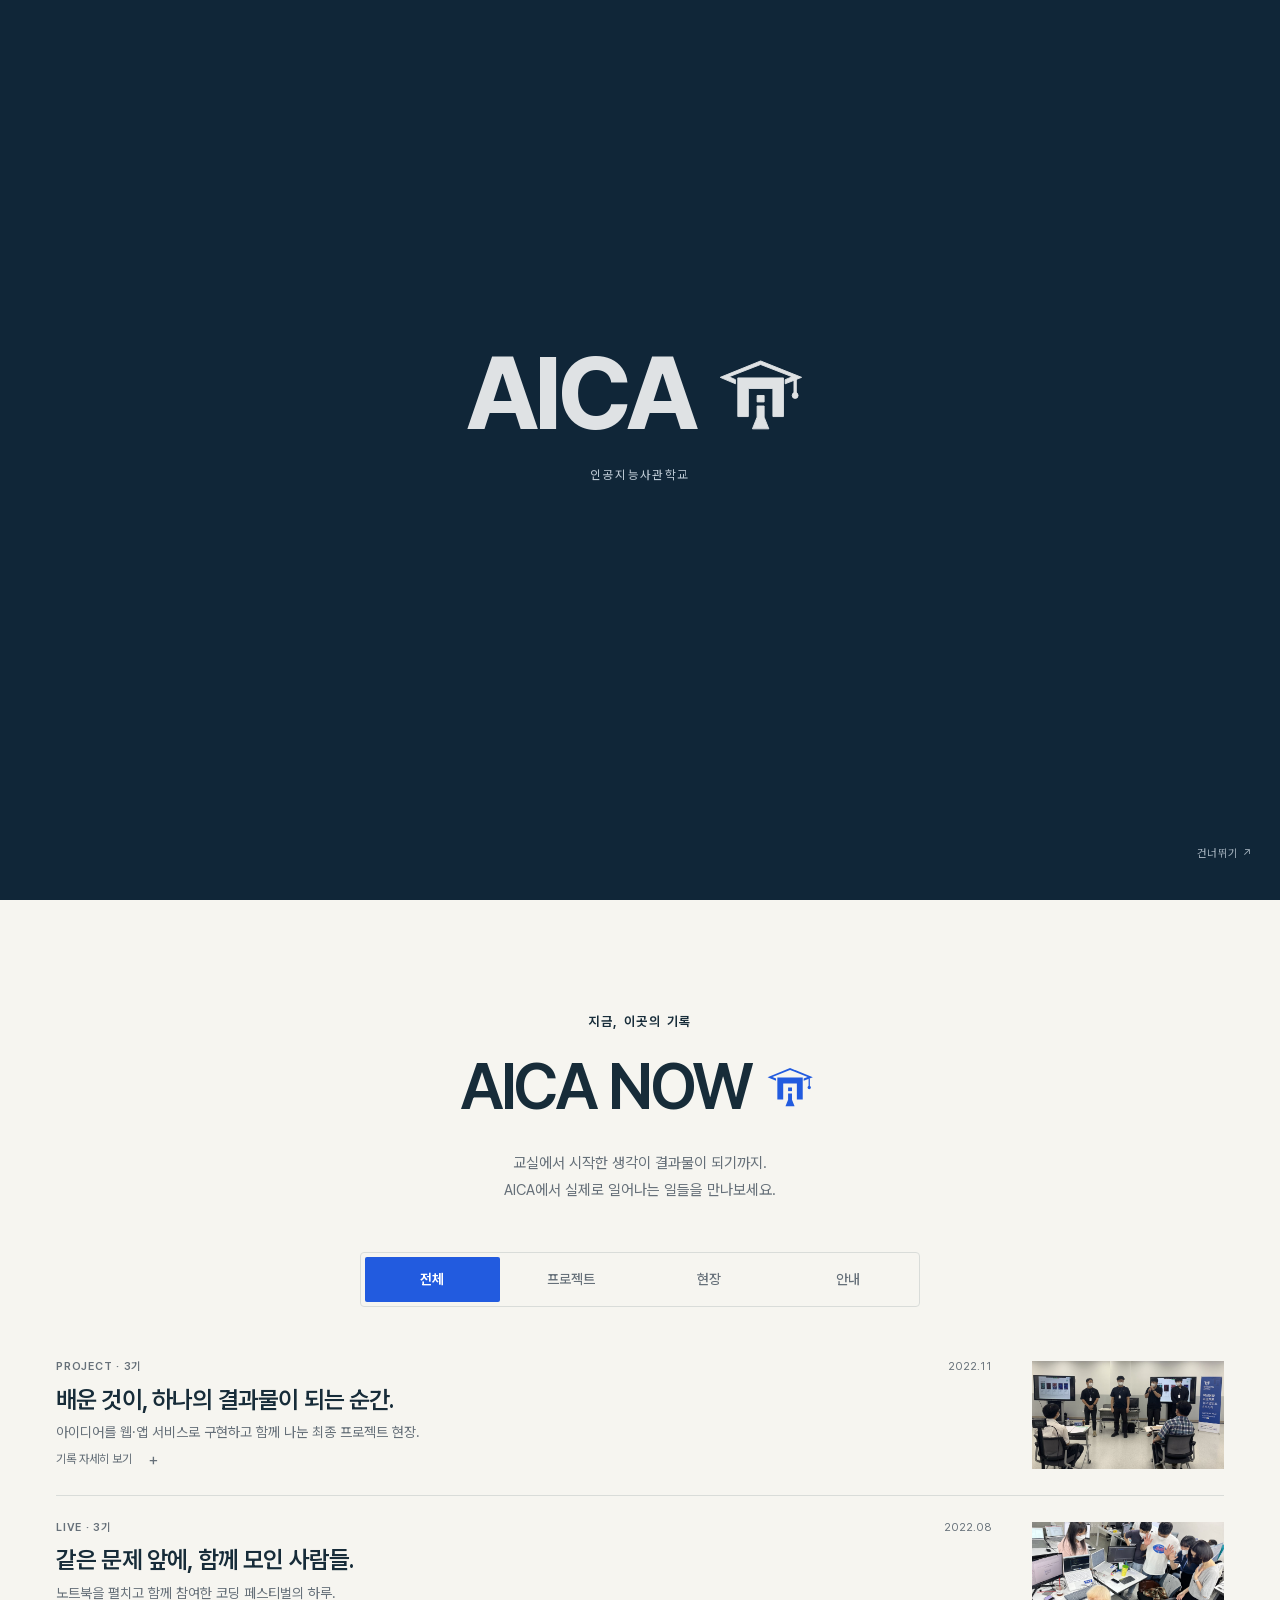
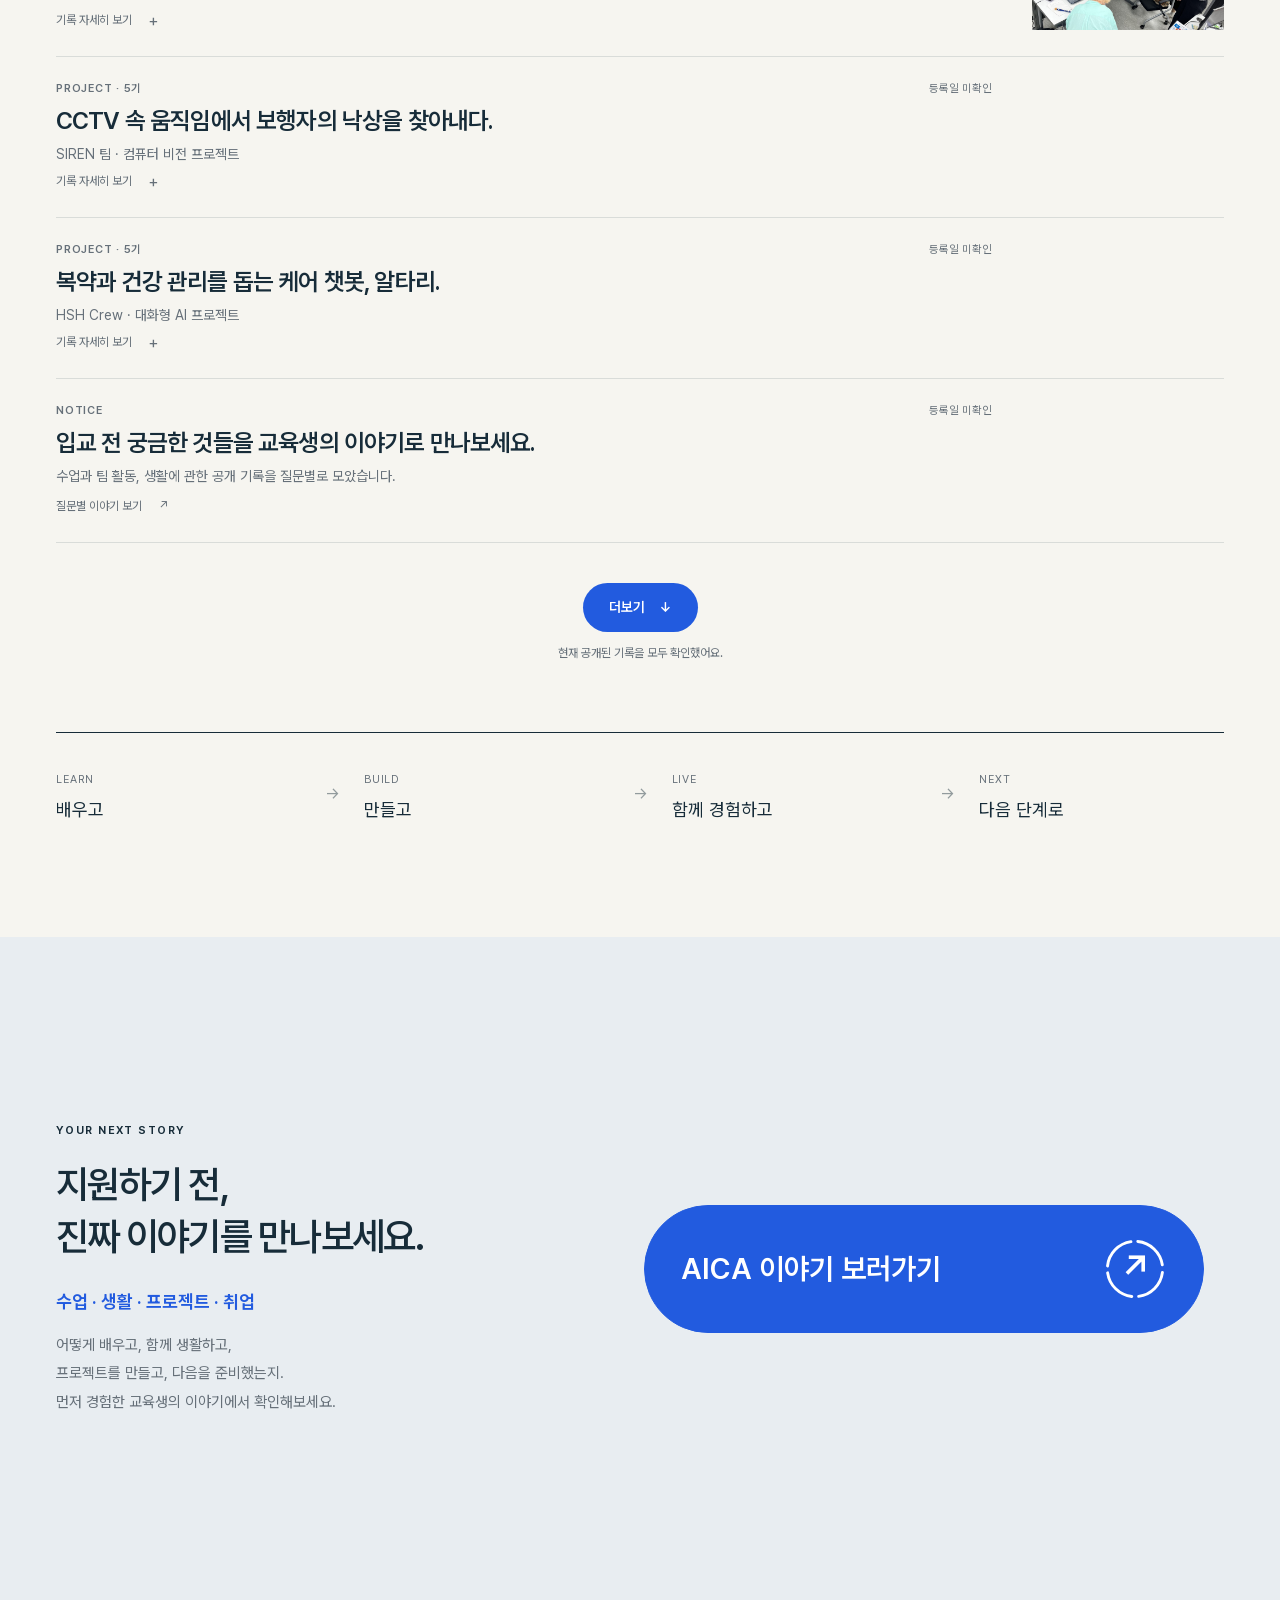
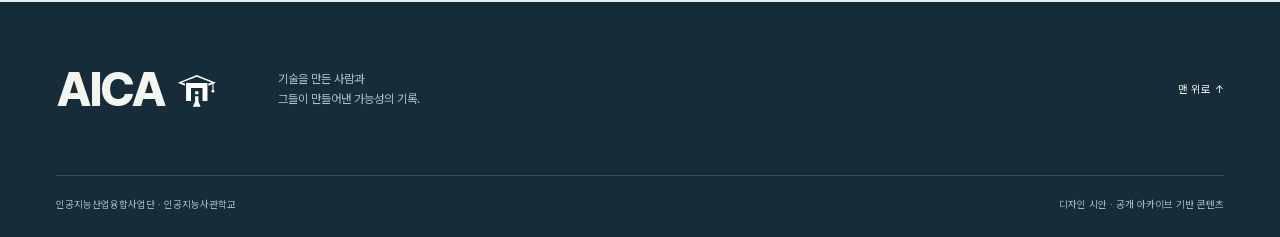
==== commit 02bf3fc1: "Publish current EX2 website preview" ====
--- a/index.html
+++ b/index.html
@@ -2,13 +2,13 @@
 <html lang="ko"><head><meta charset="utf-8"><meta name="viewport" content="width=device-width,initial-scale=1"><meta name="theme-color" content="#172c39"><link rel="preload" href="assets/fonts/PretendardVariable.woff2" as="font" type="font/woff2" crossorigin><link rel="stylesheet" href="css/experience.css">
 <meta name="description" content="배우고, 함께 만들고, 다음을 찾아가는 인공지능사관학교 교육생들의 기록."><title>AICA — 배우는 사람들, 만들어가는 이야기</title>
 <script src="data/experience.js" defer></script><script src="js/experience.js" defer></script>
-<link rel="stylesheet" href="css/welcome-intro.css">
+<link rel="stylesheet" href="css/welcome-intro.css?v=20260913-3">
 <link rel="stylesheet" href="css/home-slideshow.css"><link rel="stylesheet" href="css/hero-photos.css">
 <link rel="stylesheet" href="css/now-feed.css">
 <script src="js/home-slideshow.js" defer></script>
-<script src="js/hero-scroll.js" defer></script>
-<script src="js/now-sticky.js" defer></script>
-<link rel="stylesheet" href="css/space-transition.css"><script src="js/space-transition.js"></script></head><body class="home-page" id="top"><script src="js/welcome-intro.js"></script><a class="skip-link" href="#main">본문 바로가기</a>
+<script src="js/hero-scroll.js?v=20260913-3" defer></script>
+<script src="js/now-sticky.js?v=20260913-3" defer></script>
+<link rel="stylesheet" href="css/space-transition.css"><script src="js/space-transition.js"></script></head><body class="home-page" id="top"><script src="js/welcome-intro.js?v=20260913-3"></script><a class="skip-link" href="#main">본문 바로가기</a>
 <header class="site-header"><div class="wrap header-inner"><a class="brand" href="index.html" aria-label="AICA 홈"><b>AICA<img class="brand-symbol" src="assets/images/aica-symbol-brand.svg" width="44" height="35" alt=""></b><span>인공지능사관학교</span></a><nav class="recruit-nav header-utility" aria-label="전체 부트캠프와 로그인 메뉴 시안"><span class="utility-item utility-bootcamps"><svg width="15" height="16" viewBox="0 0 15 16" fill="none" aria-hidden="true"><path d="M1 3H14M1 8H14M1 13H14" stroke="currentColor" stroke-width="1.2" stroke-linecap="round"/></svg>전체 부트캠프</span><span class="utility-item utility-login">로그인</span></nav></div></header>
 <main id="main">
 <section class="hero" aria-labelledby="hero-title">
--- a/css/welcome-intro.css
+++ b/css/welcome-intro.css
@@ -10,7 +10,7 @@
   overscroll-behavior: none;
   touch-action: none;
 }
-.aica-welcome__curtain { position: absolute; inset: 0; width: 100%; height: 100%; }
+.aica-welcome__curtain { position: absolute; inset: 0; background: #102638; }
 .aica-welcome__brand {
   position: absolute;
   top: 46%;
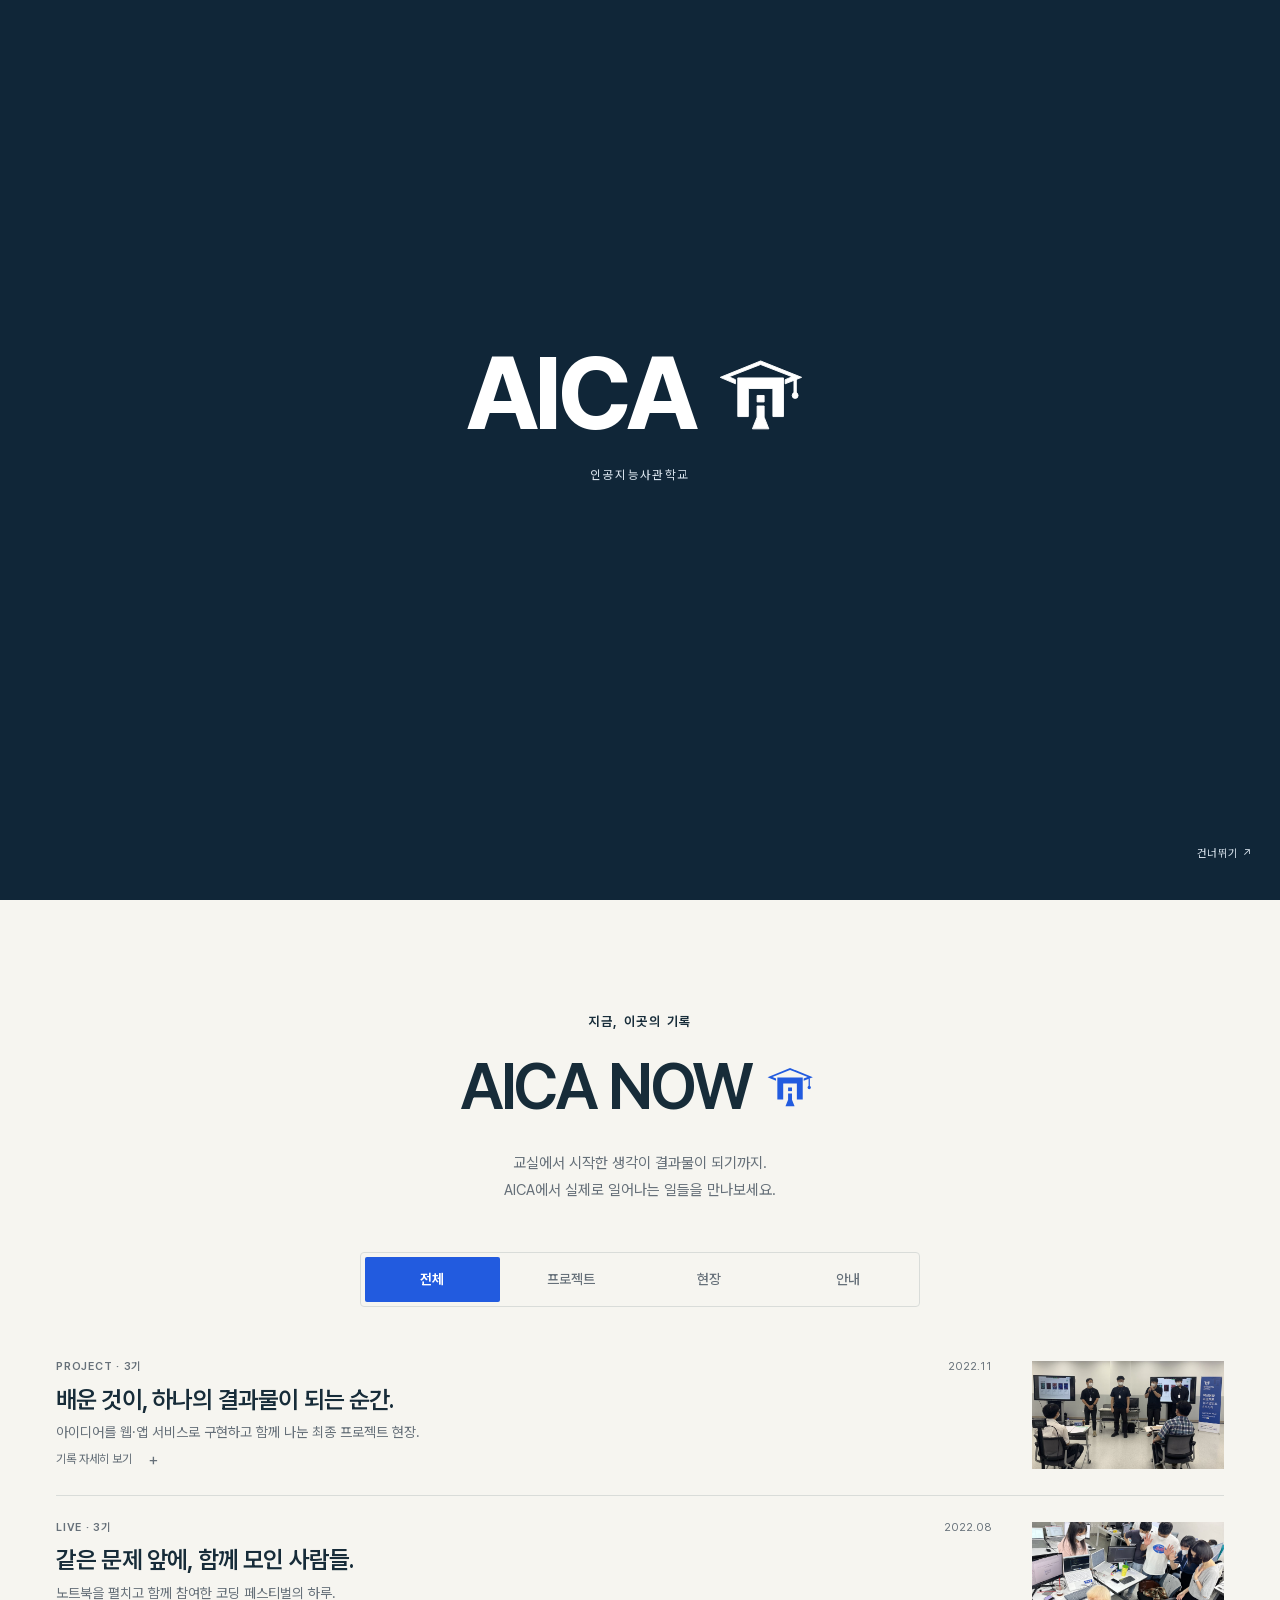
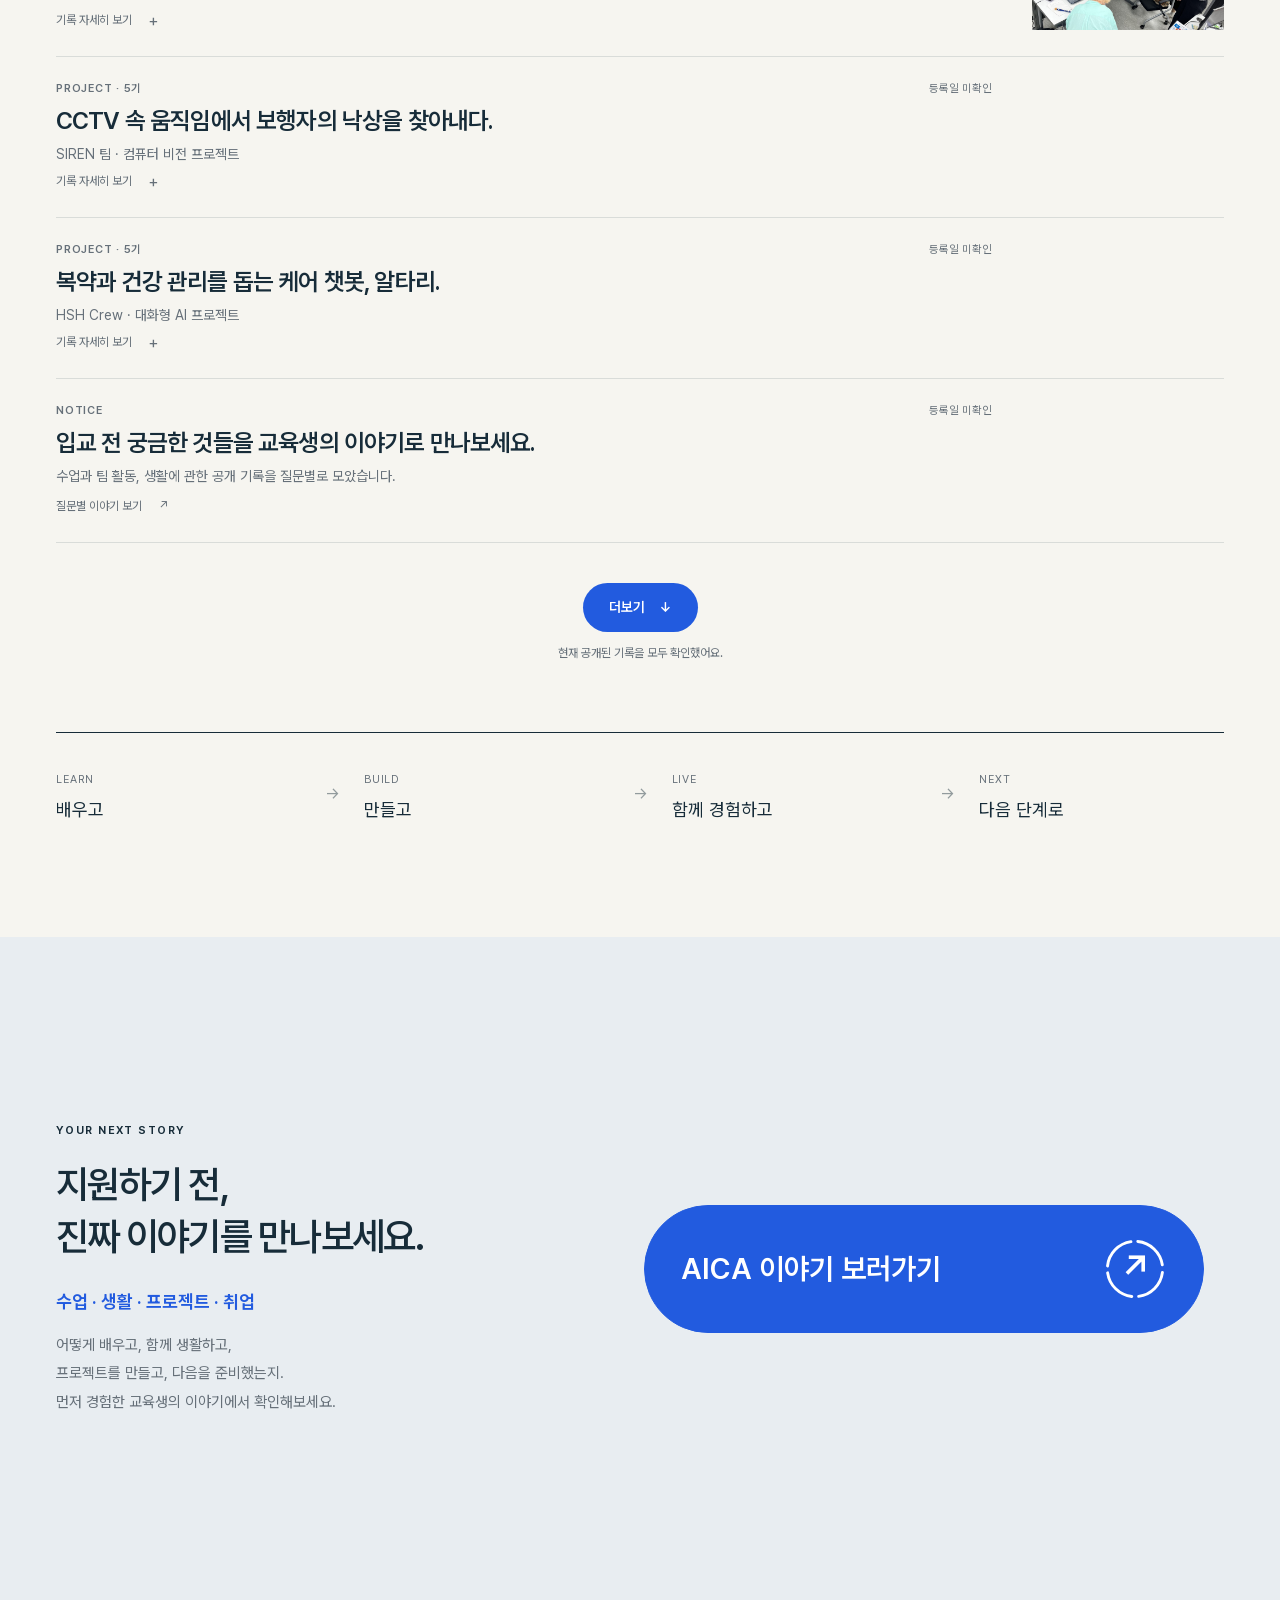
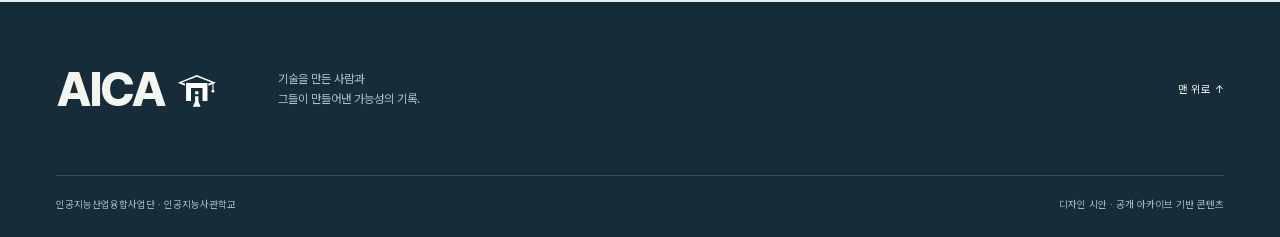
==== commit 9495000f: "Publish current EX2 website preview" ====
--- a/index.html
+++ b/index.html
@@ -2,13 +2,13 @@
 <html lang="ko"><head><meta charset="utf-8"><meta name="viewport" content="width=device-width,initial-scale=1"><meta name="theme-color" content="#172c39"><link rel="preload" href="assets/fonts/PretendardVariable.woff2" as="font" type="font/woff2" crossorigin><link rel="stylesheet" href="css/experience.css">
 <meta name="description" content="배우고, 함께 만들고, 다음을 찾아가는 인공지능사관학교 교육생들의 기록."><title>AICA — 배우는 사람들, 만들어가는 이야기</title>
 <script src="data/experience.js" defer></script><script src="js/experience.js" defer></script>
-<link rel="stylesheet" href="css/welcome-intro.css?v=20260913-3">
+<link rel="stylesheet" href="css/welcome-intro.css?v=20260913-4">
 <link rel="stylesheet" href="css/home-slideshow.css"><link rel="stylesheet" href="css/hero-photos.css">
 <link rel="stylesheet" href="css/now-feed.css">
 <script src="js/home-slideshow.js" defer></script>
-<script src="js/hero-scroll.js?v=20260913-3" defer></script>
-<script src="js/now-sticky.js?v=20260913-3" defer></script>
-<link rel="stylesheet" href="css/space-transition.css"><script src="js/space-transition.js"></script></head><body class="home-page" id="top"><script src="js/welcome-intro.js?v=20260913-3"></script><a class="skip-link" href="#main">본문 바로가기</a>
+<script src="js/hero-scroll.js?v=20260913-4" defer></script>
+<script src="js/now-sticky.js?v=20260913-4" defer></script>
+<link rel="stylesheet" href="css/space-transition.css"><script src="js/space-transition.js"></script></head><body class="home-page" id="top"><script src="js/welcome-intro.js?v=20260913-4"></script><a class="skip-link" href="#main">본문 바로가기</a>
 <header class="site-header"><div class="wrap header-inner"><a class="brand" href="index.html" aria-label="AICA 홈"><b>AICA<img class="brand-symbol" src="assets/images/aica-symbol-brand.svg" width="44" height="35" alt=""></b><span>인공지능사관학교</span></a><nav class="recruit-nav header-utility" aria-label="전체 부트캠프와 로그인 메뉴 시안"><span class="utility-item utility-bootcamps"><svg width="15" height="16" viewBox="0 0 15 16" fill="none" aria-hidden="true"><path d="M1 3H14M1 8H14M1 13H14" stroke="currentColor" stroke-width="1.2" stroke-linecap="round"/></svg>전체 부트캠프</span><span class="utility-item utility-login">로그인</span></nav></div></header>
 <main id="main">
 <section class="hero" aria-labelledby="hero-title">
--- a/css/welcome-intro.css
+++ b/css/welcome-intro.css
@@ -64,6 +64,5 @@
   .aica-welcome__skip { right: 20px; bottom: max(20px, env(safe-area-inset-bottom)); }
 }
 @media (prefers-reduced-motion: reduce) {
-  .aica-welcome { display: none; }
-  html.aica-welcoming { overflow: revert; scrollbar-gutter: auto; }
+  .aica-welcome__brand { transition: none; }
 }
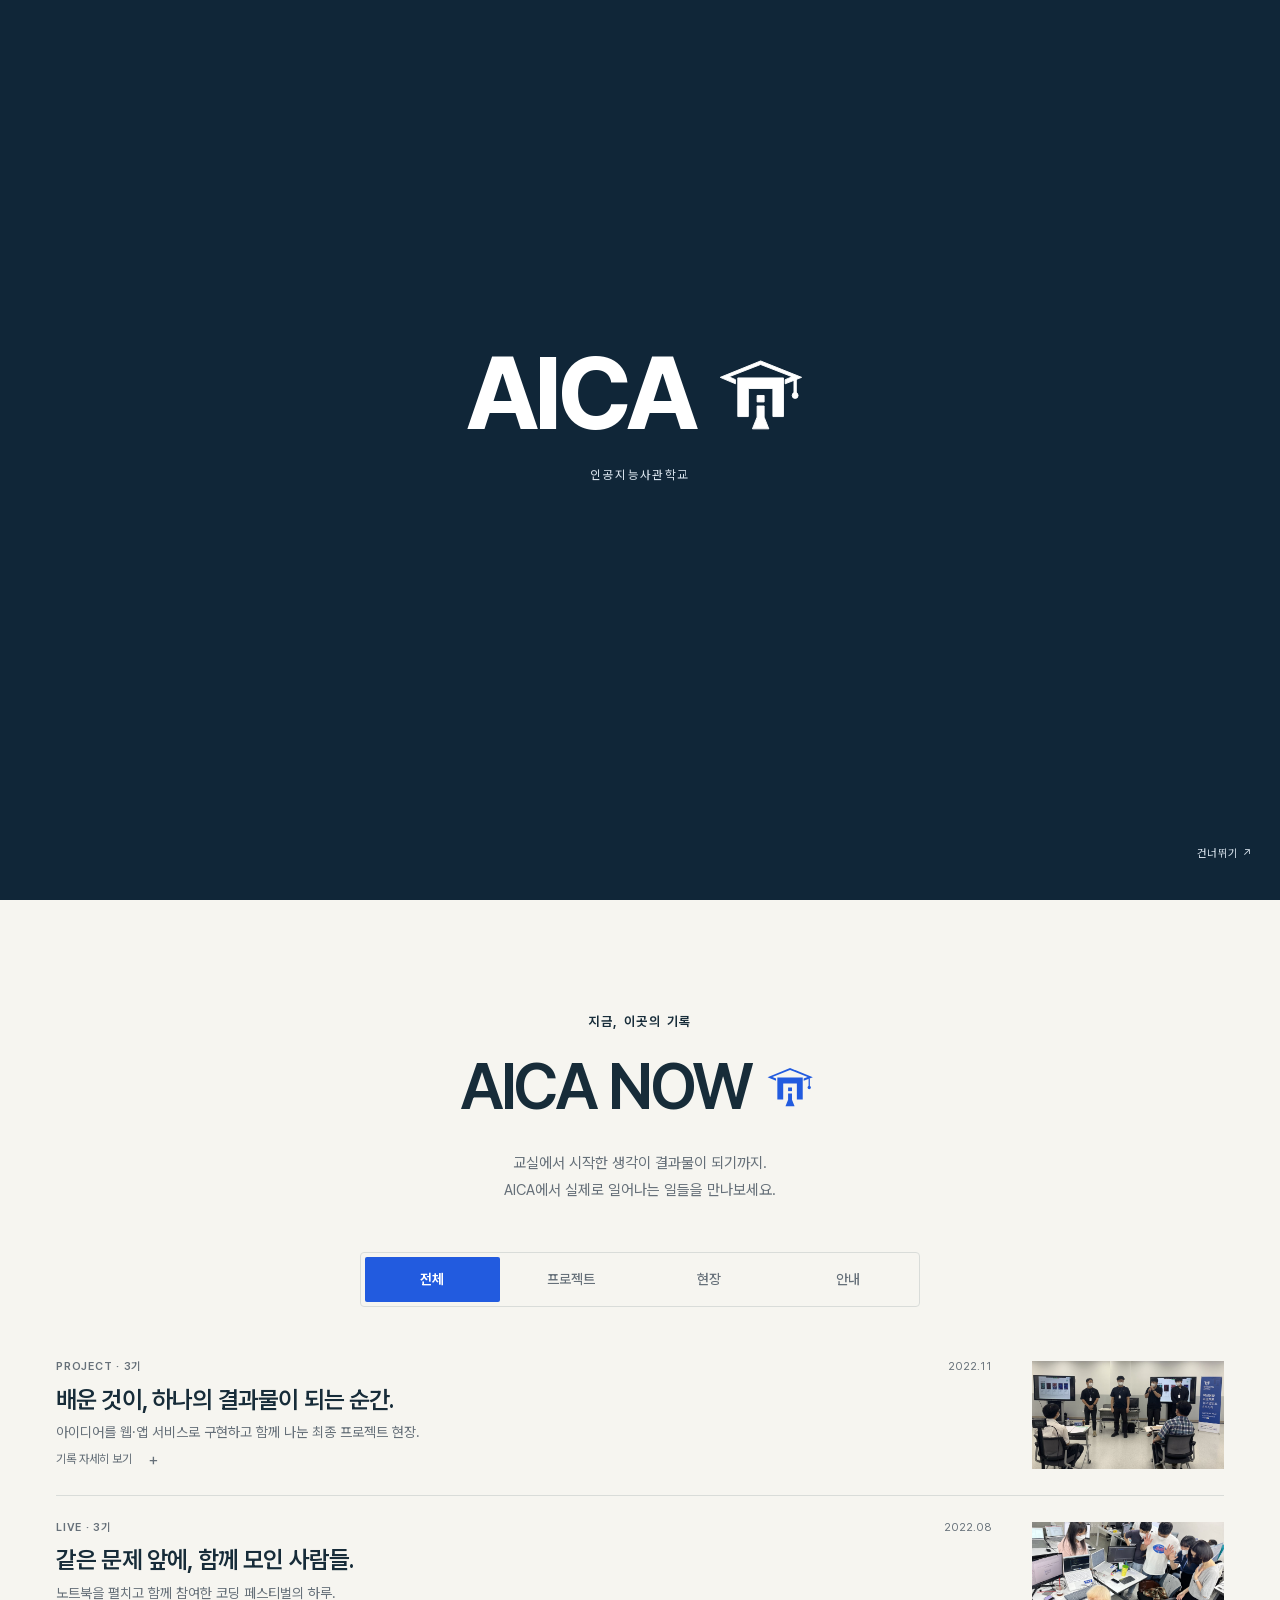
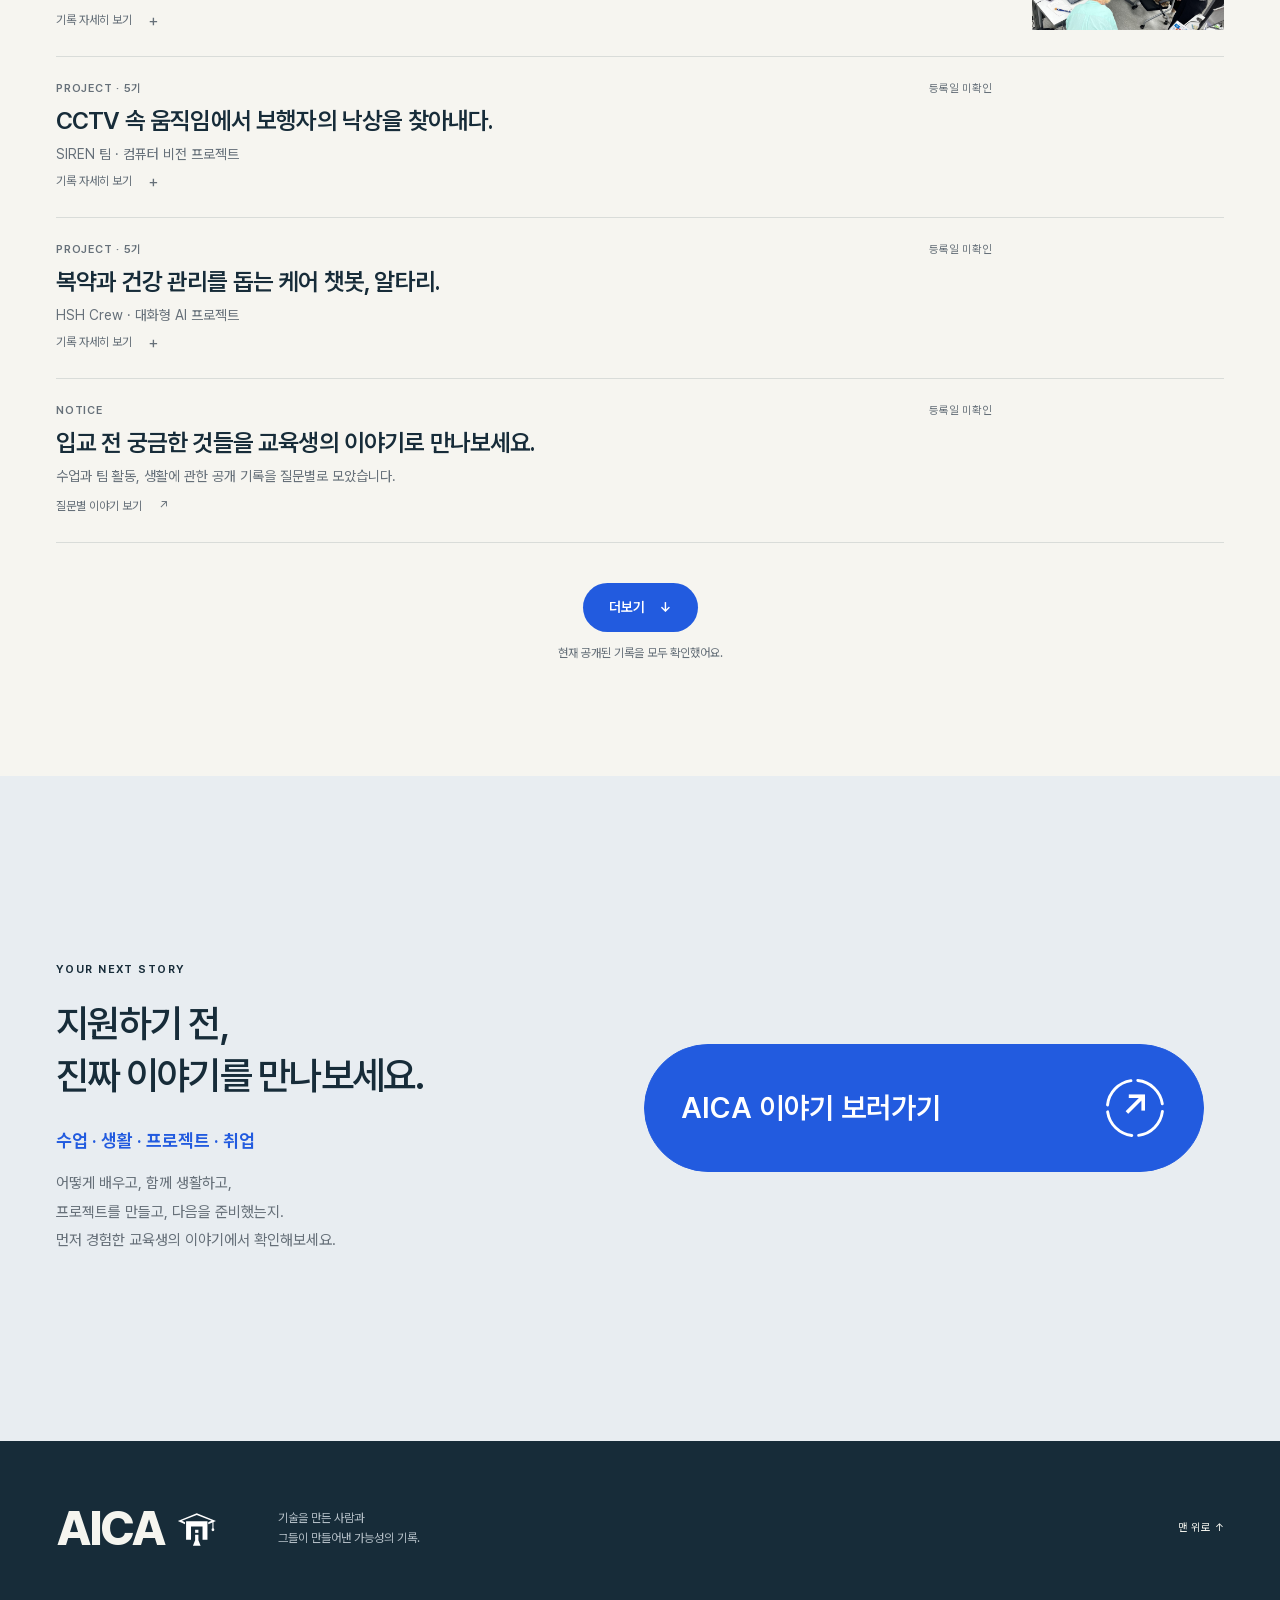
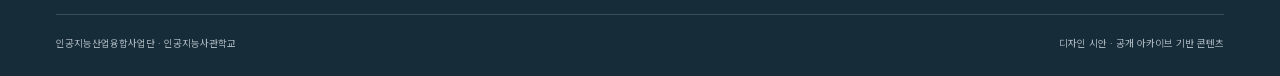
==== commit 4cbe0e10: "Publish current EX2 website preview" ====
--- a/index.html
+++ b/index.html
@@ -21,7 +21,7 @@
 <div class="wrap hero-inner"><div class="hero-copy"><h1 id="hero-title">경험이<br>다음의 가능성이 됩니다</h1><p class="hero-description">배우고 직접 만들어보는 과정 속에서<br>앞으로 나아갈 힘을 쌓습니다</p><div class="hero-cta-group"><p class="hero-cta-label" id="hero-cta-label">수업 · 생활 · 프로젝트 · 취업</p><a class="hero-cta" href="story.html" aria-describedby="hero-cta-label">AICA 이야기 보러가기 <span class="hero-cta-arrow" aria-hidden="true"><svg viewBox="0 0 44 44" focusable="false"><circle cx="22" cy="22" r="19" pathLength="100" /></svg>↗</span></a></div></div>
 <div class="hero-scene-controls" role="group" aria-label="배경 장면 선택">
 <button type="button" data-scene="0" aria-pressed="true" aria-controls="hero-scenes"><span>LEARN</span></button>
-<button type="button" data-scene="1" aria-pressed="false" aria-controls="hero-scenes"><span>BUILD</span></button>
+<button type="button" data-scene="1" aria-pressed="false" aria-controls="hero-scenes"><span>PROJECT</span></button>
 <button type="button" data-scene="2" aria-pressed="false" aria-controls="hero-scenes"><span>LIVE</span></button>
 <button type="button" data-scene="3" aria-pressed="false" aria-controls="hero-scenes"><span>NEXT</span></button>
 </div>
@@ -34,7 +34,6 @@
 </div></div>
 <div id="now-feed" class="now-feed"></div><div class="now-more-area"><button id="now-more" type="button" aria-controls="now-feed">더보기 <span aria-hidden="true">↓</span></button><p id="now-more-note" role="status"></p></div><p class="sr-only" id="now-status" role="status"></p>
 <noscript><p>콘텐츠 목록은 JavaScript를 켜면 표시됩니다. <a href="story.html">교육생 대표 이야기 읽기 →</a></p></noscript>
-<div class="experience-flow" aria-label="AICA에서 이어지는 경험"><div><span>LEARN</span><p>배우고</p></div><span aria-hidden="true">→</span><div><span>BUILD</span><p>만들고</p></div><span aria-hidden="true">→</span><div><span>LIVE</span><p>함께 경험하고</p></div><span aria-hidden="true">→</span><div><span>NEXT</span><p>다음 단계로</p></div></div>
 </section>
 <section class="bridge closing-page" id="closing-page" aria-labelledby="closing-title">
 <div class="wrap bridge-inner">
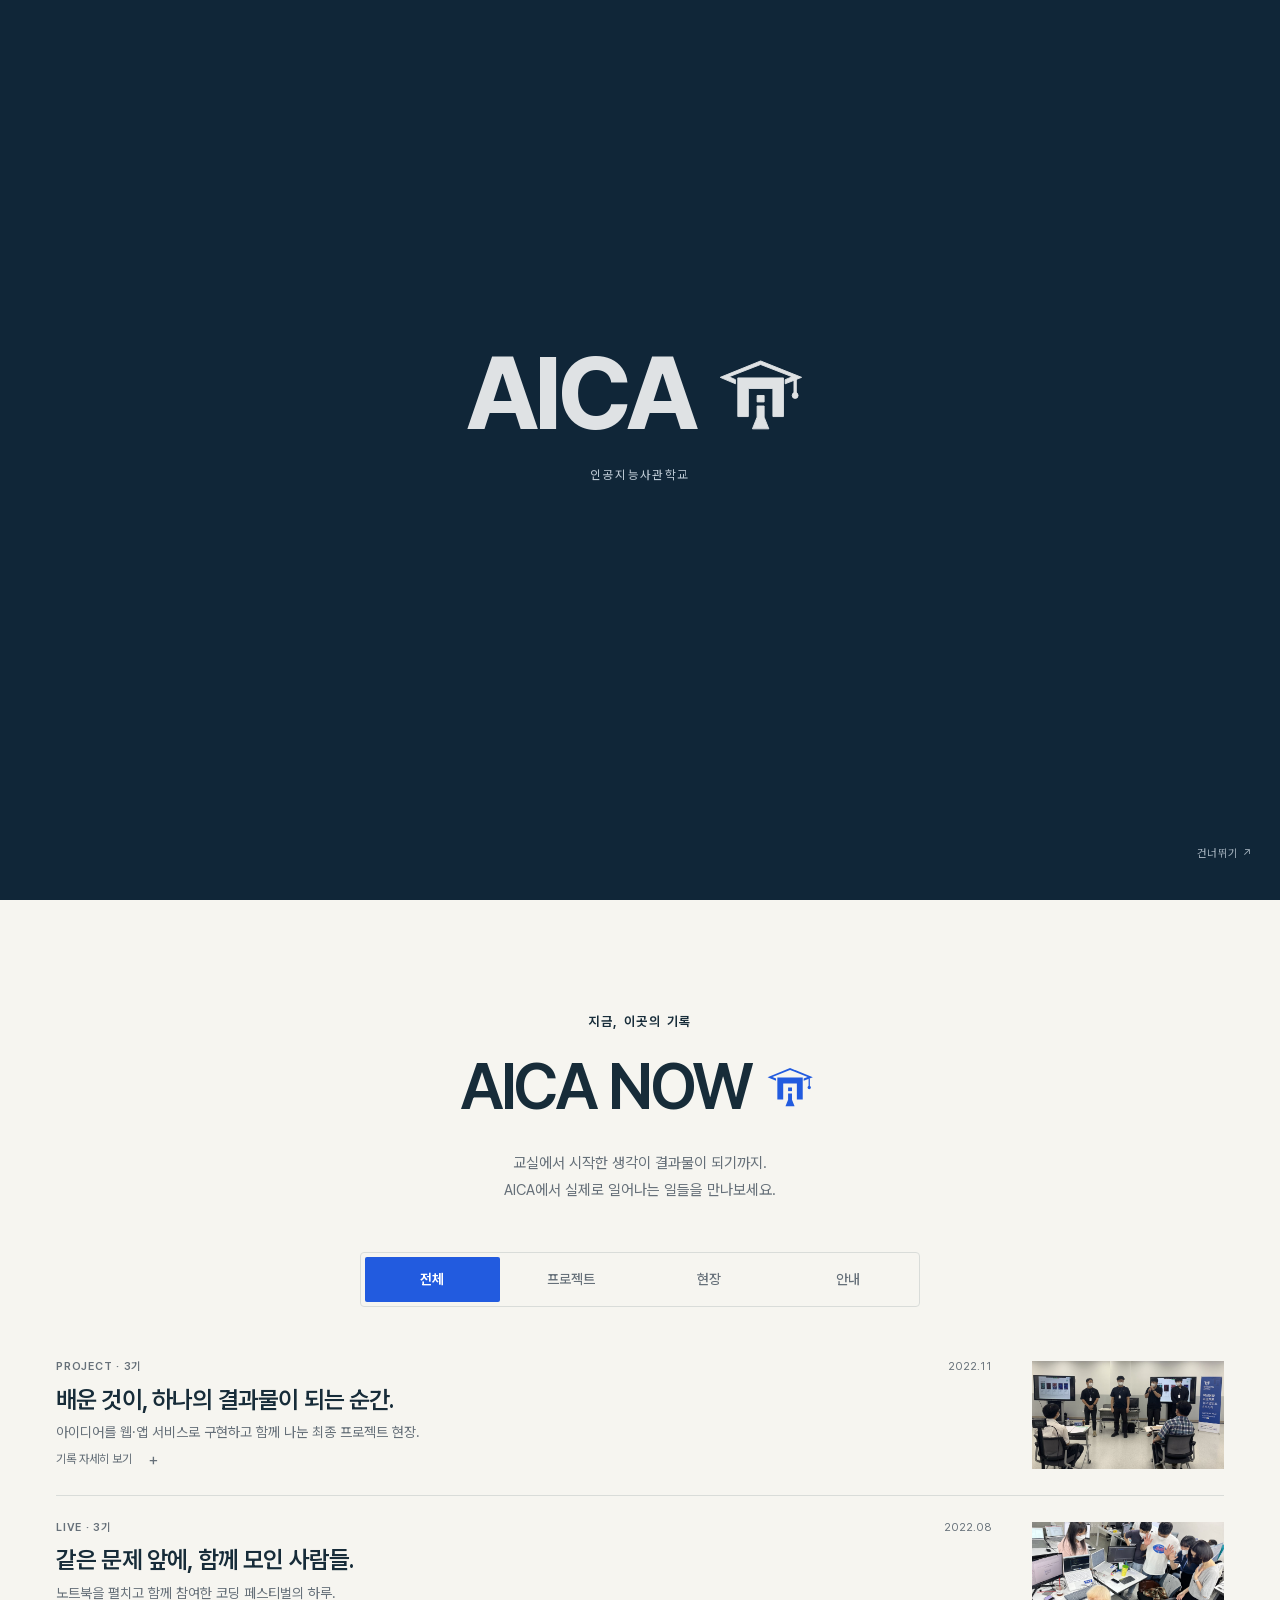
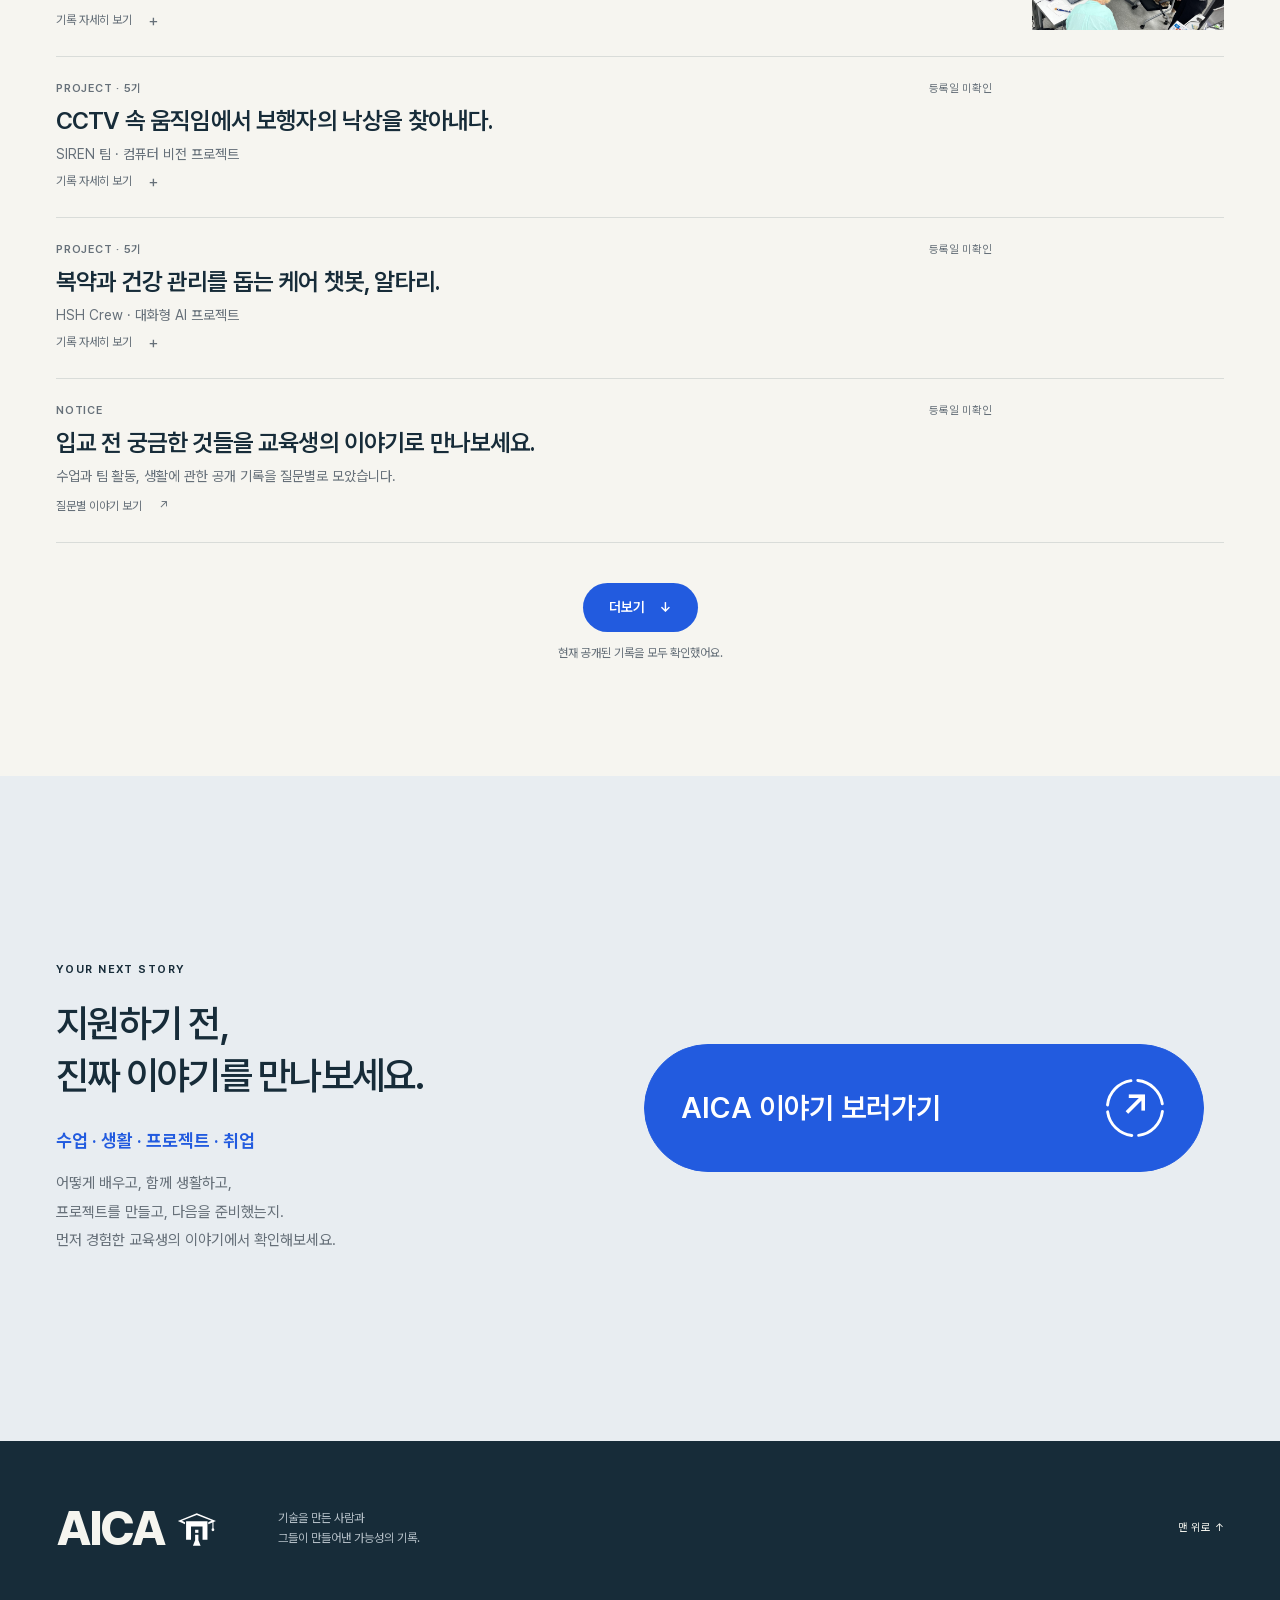
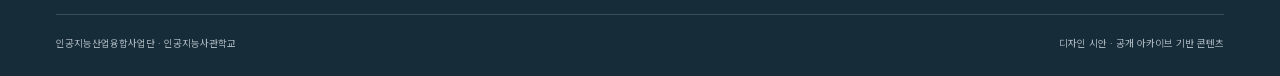
==== commit 4869ee6a: "Publish current EX2 website preview" ====
--- a/index.html
+++ b/index.html
@@ -1,6 +1,6 @@
 <!doctype html>
 <html lang="ko"><head><meta charset="utf-8"><meta name="viewport" content="width=device-width,initial-scale=1"><meta name="theme-color" content="#172c39"><link rel="preload" href="assets/fonts/PretendardVariable.woff2" as="font" type="font/woff2" crossorigin><link rel="stylesheet" href="css/experience.css">
-<meta name="description" content="배우고, 함께 만들고, 다음을 찾아가는 인공지능사관학교 교육생들의 기록."><title>AICA — 배우는 사람들, 만들어가는 이야기</title>
+<meta name="description" content="배우고, 함께 만들고, 다음을 찾아가는 인공지능사관학교 교육생들의 기록."><title>디자인 시안</title>
 <script src="data/experience.js" defer></script><script src="js/experience.js" defer></script>
 <link rel="stylesheet" href="css/welcome-intro.css?v=20260913-4">
 <link rel="stylesheet" href="css/home-slideshow.css"><link rel="stylesheet" href="css/hero-photos.css">
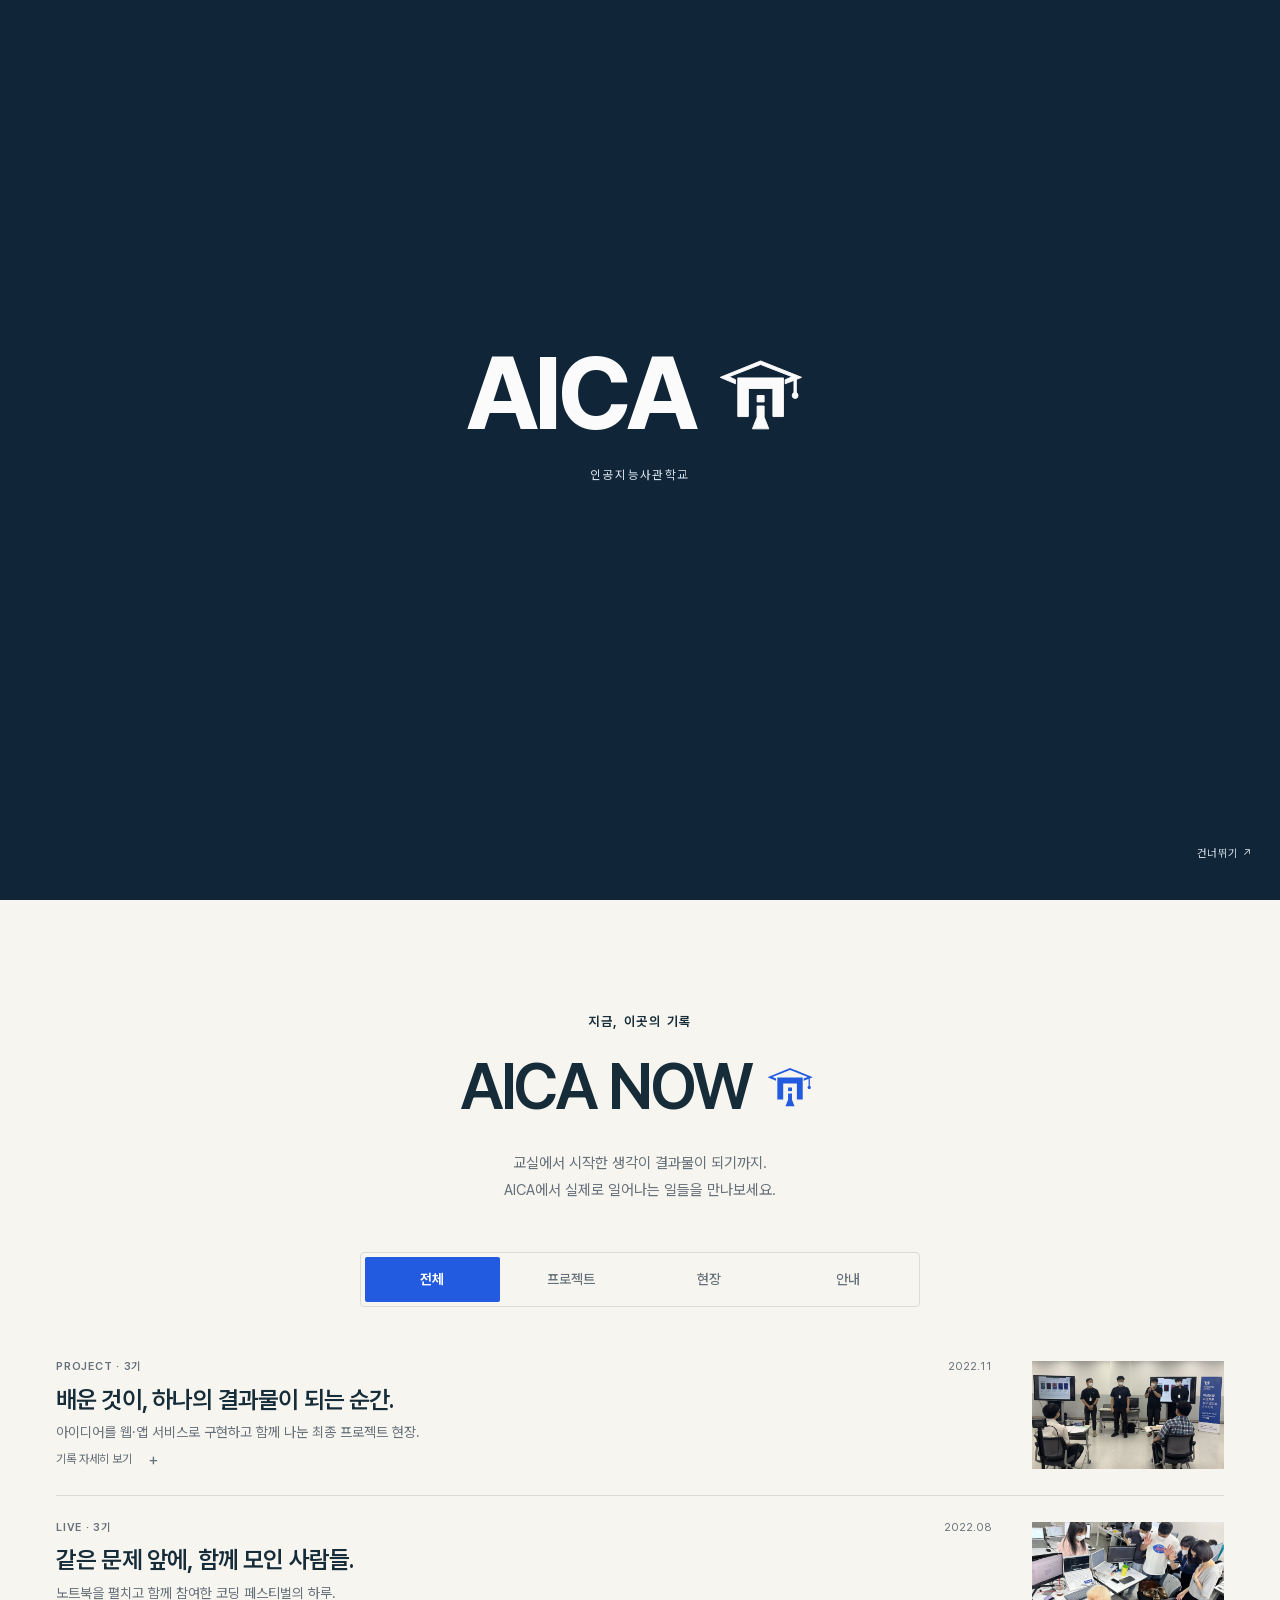
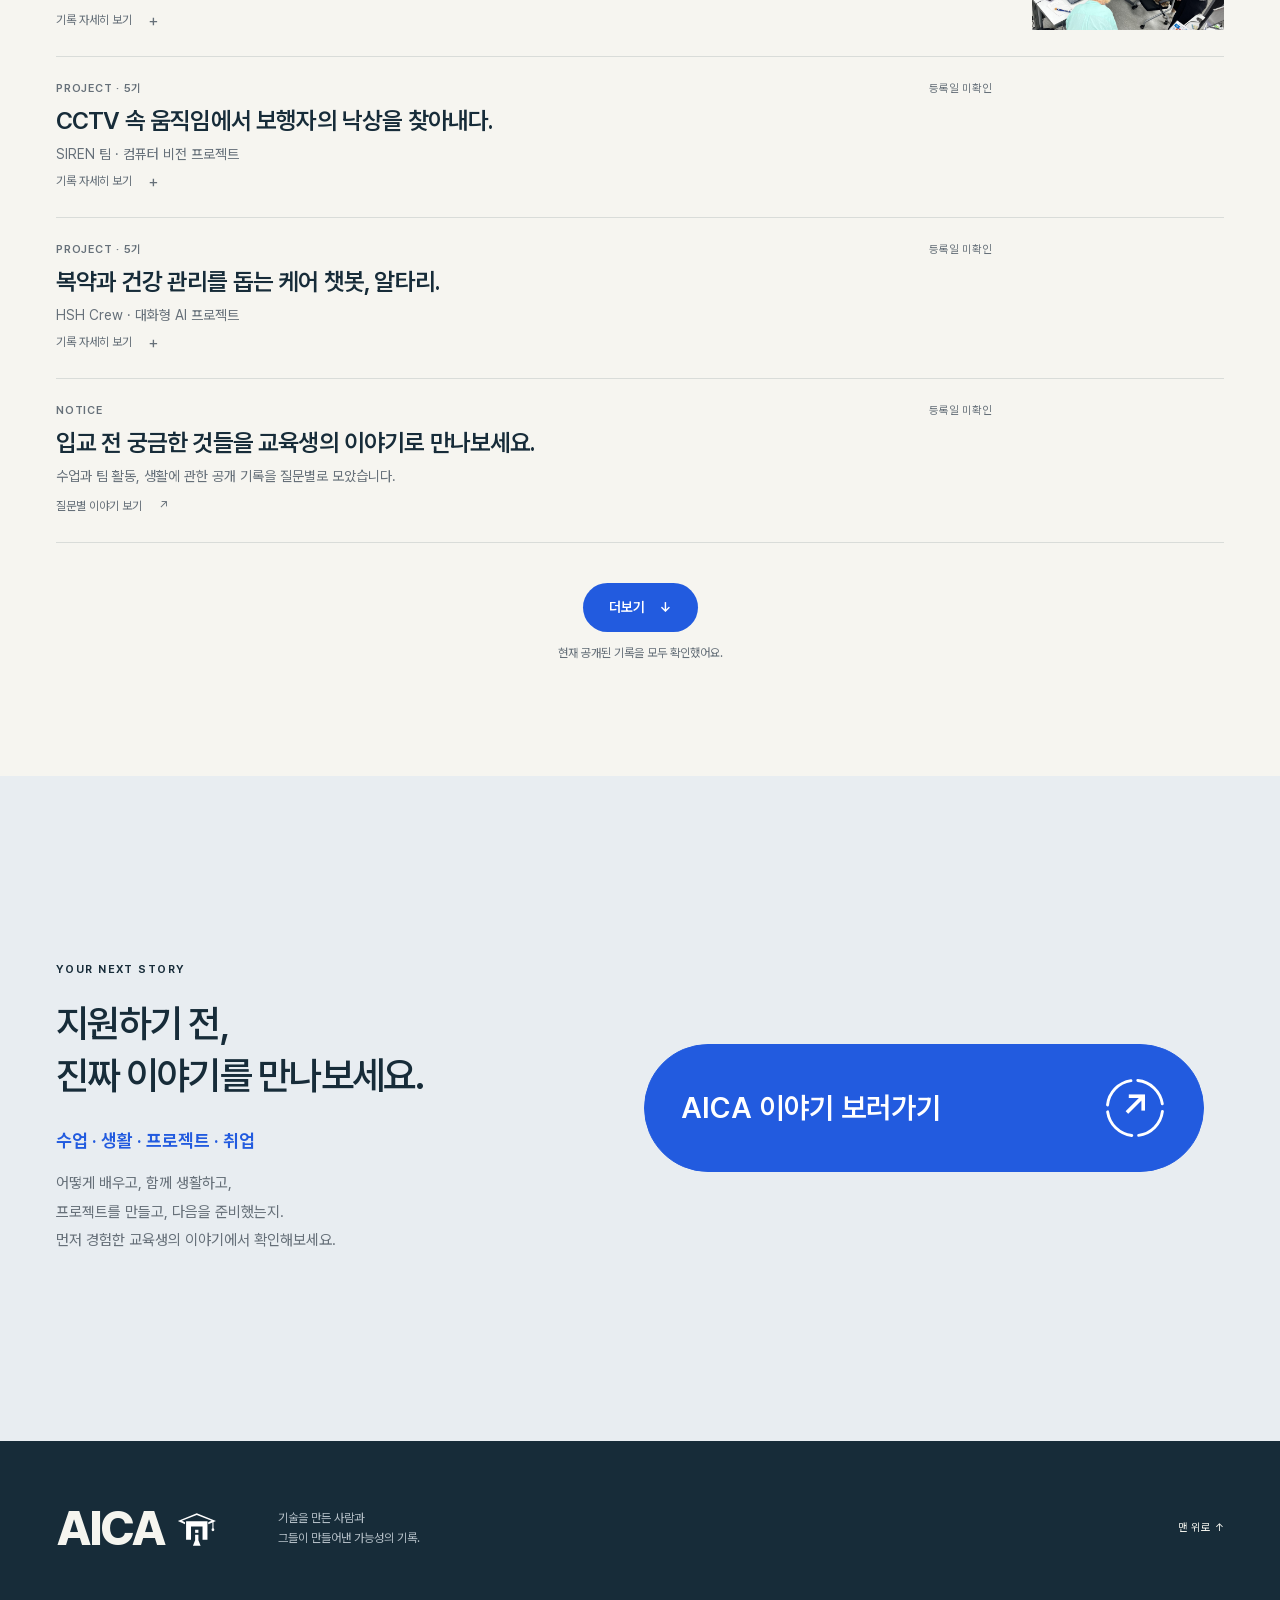
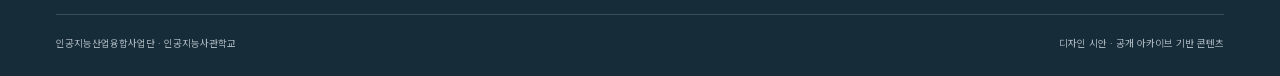
==== commit ec3c975d: "Publish current EX2 website preview" ====
--- a/index.html
+++ b/index.html
@@ -1,7 +1,7 @@
 <!doctype html>
 <html lang="ko"><head><meta charset="utf-8"><meta name="viewport" content="width=device-width,initial-scale=1"><meta name="theme-color" content="#172c39"><link rel="preload" href="assets/fonts/PretendardVariable.woff2" as="font" type="font/woff2" crossorigin><link rel="stylesheet" href="css/experience.css">
 <meta name="description" content="배우고, 함께 만들고, 다음을 찾아가는 인공지능사관학교 교육생들의 기록."><title>디자인 시안</title>
-<script src="data/experience.js" defer></script><script src="js/experience.js" defer></script>
+<script src="data/experience.js?v=20260913-5" defer></script><script src="js/experience.js" defer></script>
 <link rel="stylesheet" href="css/welcome-intro.css?v=20260913-4">
 <link rel="stylesheet" href="css/home-slideshow.css"><link rel="stylesheet" href="css/hero-photos.css">
 <link rel="stylesheet" href="css/now-feed.css">
@@ -18,7 +18,7 @@
 <img class="hero-photo" aria-hidden="true" data-credit="3기 코딩 페스티벌 현장 · 2022" src="assets/images/festival.jpg" width="1400" height="1050" decoding="async" alt="코딩 페스티벌에서 함께 문제를 푸는 교육생들">
 <img class="hero-photo" aria-hidden="true" data-credit="4기 교육생의 협업과 실습 · 2023" src="assets/images/together.jpg" width="1400" height="1050" decoding="async" alt="같은 화면을 보며 함께 실습하고 의견을 나누는 4기 교육생들">
 </div>
-<div class="wrap hero-inner"><div class="hero-copy"><h1 id="hero-title">경험이<br>다음의 가능성이 됩니다</h1><p class="hero-description">배우고 직접 만들어보는 과정 속에서<br>앞으로 나아갈 힘을 쌓습니다</p><div class="hero-cta-group"><p class="hero-cta-label" id="hero-cta-label">수업 · 생활 · 프로젝트 · 취업</p><a class="hero-cta" href="story.html" aria-describedby="hero-cta-label">AICA 이야기 보러가기 <span class="hero-cta-arrow" aria-hidden="true"><svg viewBox="0 0 44 44" focusable="false"><circle cx="22" cy="22" r="19" pathLength="100" /></svg>↗</span></a></div></div>
+<div class="wrap hero-inner"><div class="hero-copy"><h1 id="hero-title">경험이<br>다음의 가능성이 됩니다</h1><p class="hero-description">배우고 직접 만들어보는 과정 속에서<br>앞으로 나아갈 힘을 쌓습니다</p><div class="hero-cta-group"><p class="hero-cta-label" id="hero-cta-label">수업 · 생활 · 프로젝트 · 취업</p><a class="hero-cta" href="story.html?v=ed0c495" aria-describedby="hero-cta-label">AICA 이야기 보러가기 <span class="hero-cta-arrow" aria-hidden="true"><svg viewBox="0 0 44 44" focusable="false"><circle cx="22" cy="22" r="19" pathLength="100" /></svg>↗</span></a></div></div>
 <div class="hero-scene-controls" role="group" aria-label="배경 장면 선택">
 <button type="button" data-scene="0" aria-pressed="true" aria-controls="hero-scenes"><span>LEARN</span></button>
 <button type="button" data-scene="1" aria-pressed="false" aria-controls="hero-scenes"><span>PROJECT</span></button>
@@ -33,11 +33,11 @@
 <div class="filter-bar"><div id="now-filters" class="tabs" role="group" aria-label="AICA NOW 카테고리"></div><span class="filter-caption">프로젝트와 현장의 기록</span></div>
 </div></div>
 <div id="now-feed" class="now-feed"></div><div class="now-more-area"><button id="now-more" type="button" aria-controls="now-feed">더보기 <span aria-hidden="true">↓</span></button><p id="now-more-note" role="status"></p></div><p class="sr-only" id="now-status" role="status"></p>
-<noscript><p>콘텐츠 목록은 JavaScript를 켜면 표시됩니다. <a href="story.html">교육생 대표 이야기 읽기 →</a></p></noscript>
+<noscript><p>콘텐츠 목록은 JavaScript를 켜면 표시됩니다. <a href="story.html?v=ed0c495">교육생 대표 이야기 읽기 →</a></p></noscript>
 </section>
 <section class="bridge closing-page" id="closing-page" aria-labelledby="closing-title">
 <div class="wrap bridge-inner">
 <div class="closing-copy"><p class="eyebrow">YOUR NEXT STORY</p><h2 id="closing-title">지원하기 전,<br>진짜 이야기를 만나보세요.</h2><p class="closing-topics" id="closing-topics">수업 · 생활 · 프로젝트 · 취업</p><p class="closing-description">어떻게 배우고, 함께 생활하고,<br>프로젝트를 만들고, 다음을 준비했는지.<br>먼저 경험한 교육생의 이야기에서 확인해보세요.</p></div>
-<div class="closing-action"><a class="hero-cta closing-cta" href="story.html" aria-describedby="closing-topics">AICA 이야기 보러가기 <span class="hero-cta-arrow" aria-hidden="true"><svg viewBox="0 0 44 44" focusable="false"><circle cx="22" cy="22" r="19" pathLength="100" /></svg>↗</span></a></div>
+<div class="closing-action"><a class="hero-cta closing-cta" href="story.html?v=ed0c495" aria-describedby="closing-topics">AICA 이야기 보러가기 <span class="hero-cta-arrow" aria-hidden="true"><svg viewBox="0 0 44 44" focusable="false"><circle cx="22" cy="22" r="19" pathLength="100" /></svg>↗</span></a></div>
 </div></section>
 </main><footer class="site-footer"><div class="wrap"><div class="footer-top"><a class="footer-brand" href="index.html" aria-label="AICA 홈">AICA<img class="footer-brand-symbol" src="assets/images/aica-symbol.svg" width="48" height="38" alt=""></a><p>기술을 만든 사람과<br>그들이 만들어낸 가능성의 기록.</p><a href="#top">맨 위로 ↑</a></div><div class="footer-bottom"><span>인공지능산업융합사업단 · 인공지능사관학교</span><span>디자인 시안 · 공개 아카이브 기반 콘텐츠</span></div></div></footer></body></html>
